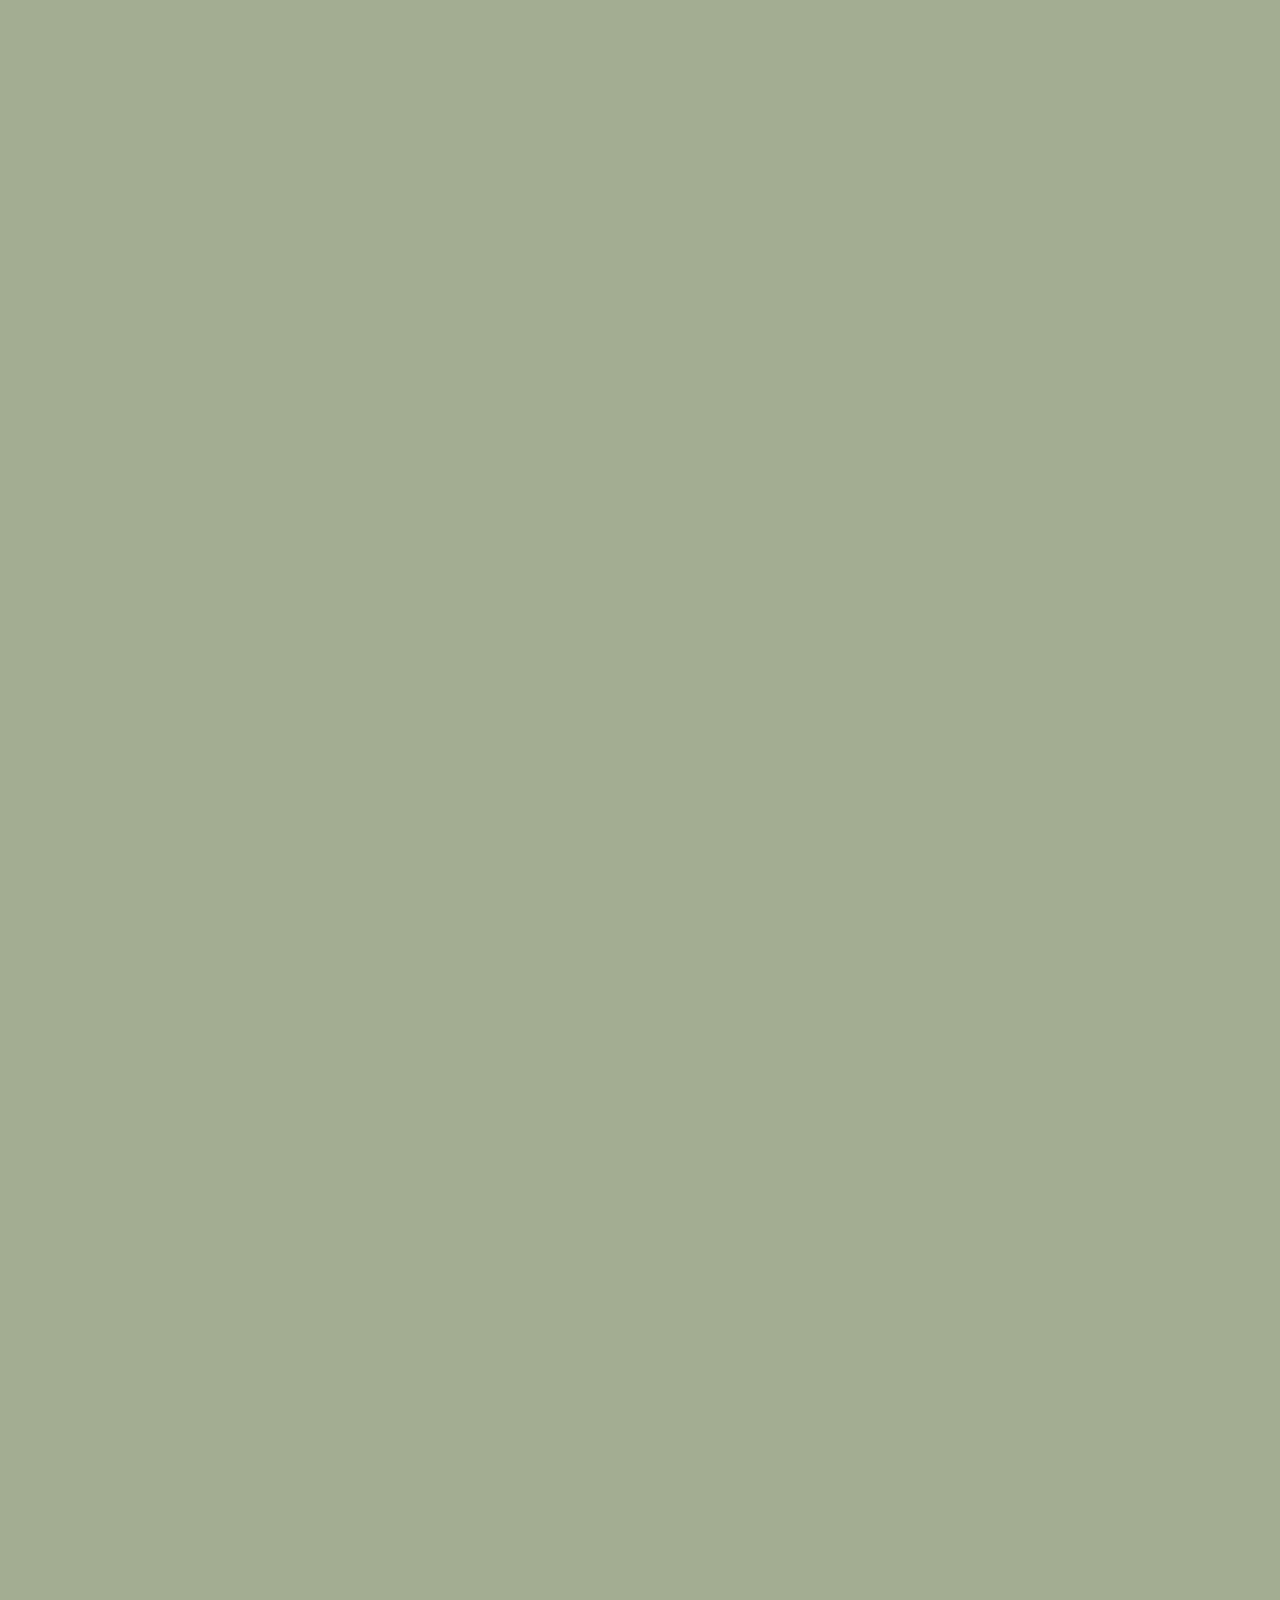
==== index.html @ ce59d0ea "Revamp index.html for digital media portfolio Updated the HTML structure and content for the portfol" ====
<!DOCTYPE HTML>
<html lang="en">
<head>
    <title>Ke Shao | Digital Media Portfolio</title>
    <meta charset="utf-8" />
    <meta name="viewport" content="width=device-width, initial-scale=1, user-scalable=no" />
    <link rel="stylesheet" href="assets/css/main.css" />
    <noscript>
        <link rel="stylesheet" href="assets/css/noscript.css" />
    </noscript>

    <style>
        .work-card {
            margin-bottom: 2em;
            min-width: 0;
        }

        .work-card-preview {
            display: block;
            cursor: pointer;
            list-style: none;
        }

        .work-card-preview::-webkit-details-marker {
            display: none;
        }

        .work-card-preview img {
            display: block;
            width: 100%;
            aspect-ratio: 4 / 3;
            object-fit: cover;
            border-radius: 4px;
        }

        .work-card-title {
            display: block;
            margin-top: 0.8em;
            text-align: center;
            font-size: 0.95em;
            line-height: 1.5;
            color: #444;
            overflow-wrap: anywhere;
        }

        .work-card-preview:hover .work-card-title {
            color: #2767a8;
        }

        .work-card-content {
            padding: 1.5em 0.5em;
            line-height: 1.8;
            overflow-wrap: anywhere;
        }

        .work-card-content h3 {
            margin-bottom: 0.8em;
        }

        .work-card-content p {
            margin-bottom: 1em;
        }

        .work-card[open] .work-card-title {
            font-weight: 600;
        }

        .work-card-preview:focus-visible {
            outline: 2px solid #2767a8;
            outline-offset: 4px;
        }

        .portfolio-status {
            padding: 1em;
            border-radius: 4px;
            background: #f5f5f5;
            color: #555;
            margin: 1em 0;
        }
    </style>
</head>

<body class="is-preload">

<div id="wrapper">

    <!-- Navigation -->
    <nav id="nav">
        <a href="#home" class="icon solid fa-home">
            <span>Home</span>
        </a>
        <a href="#about" class="icon solid fa-user">
            <span>About</span>
        </a>
        <a href="#work" class="icon solid fa-folder">
            <span>Work</span>
        </a>
        <a href="#contact" class="icon solid fa-envelope">
            <span>Contact</span>
        </a>
    </nav>

    <!-- Main -->
    <div id="main">

        <!-- Home -->
        <article id="home" class="panel intro">
            <header>
                <h1>Ke Shao</h1>
                <p>Digital Media Student | Exploring Digital Culture</p>
            </header>

            <a href="#work" class="jumplink pic">
                <span class="arrow icon solid fa-chevron-right">
                    <span>See my work</span>
                </span>
                <img src="images/cat-profile.jpg"
                     alt="A golden cat with green eyes" />
            </a>
        </article>

        <!-- About Me -->
        <article id="about" class="panel">
            <header>
                <h2>About Me</h2>
            </header>

            <h3>Introduction</h3>
            <p>
                I am a student exploring digital media and the role of
                digital technologies in everyday life.
            </p>

            <h3>Academic Interests</h3>
            <p>
                I am interested in how digital platforms shape the ways
                people communicate and interact.
            </p>

            <h3>Skills &amp; Exploration</h3>
            <p>
                Through this portfolio, I am developing my understanding
                of website design and digital content.
            </p>

            <h3>Learning Goals</h3>
            <p>
                My goal is to develop my critical thinking skills and
                connect theoretical ideas with everyday digital experiences.
            </p>
        </article>

        <!-- Portfolio: reflections and tasks together -->
        <article id="work" class="panel">
            <header>
                <h2>Portfolio</h2>
            </header>

            <p>
                Welcome to my portfolio. This space documents my learning
                journey in digital media, including workshop activities,
                critical reflections, and creative experiments in website
                design. Through these projects, I explore how digital
                technologies shape everyday experiences.
            </p>

            <p>
                Select an image or its title to explore the task or reflection.
            </p>

            <div id="portfolio-status"
                 class="portfolio-status"
                 role="status"
                 aria-live="polite">
                Loading portfolio items...
            </div>

            <section>
                <div id="portfolio-grid" class="row"></div>
            </section>
        </article>

        <!-- Contact -->
        <article id="contact" class="panel">
            <header>
                <h2>Contact Me</h2>
            </header>

            <form action="#" method="post">
                <div>
                    <div class="row">
                        <div class="col-6 col-12-medium">
                            <input type="text"
                                   name="name"
                                   placeholder="Name" />
                        </div>

                        <div class="col-6 col-12-medium">
                            <input type="text"
                                   name="email"
                                   placeholder="Email" />
                        </div>

                        <div class="col-12">
                            <input type="text"
                                   name="subject"
                                   placeholder="Subject" />
                        </div>

                        <div class="col-12">
                            <textarea name="message"
                                      placeholder="Message"
                                      rows="6"></textarea>
                        </div>

                        <div class="col-12">
                            <input type="submit"
                                   value="Send Message" />
                        </div>
                    </div>
                </div>
            </form>
        </article>

    </div>

    <!-- Footer -->
    <div id="footer">
        <ul class="copyright">
            <li>&copy; Ke Shao.</li>
            <li>
                Design:
                <a href="https://html5up.net">HTML5 UP</a>
            </li>
        </ul>
    </div>

</div>

<!-- Scripts -->
<script src="assets/js/jquery.min.js"></script>
<script src="assets/js/browser.min.js"></script>
<script src="assets/js/breakpoints.min.js"></script>
<script src="assets/js/util.js"></script>
<script src="assets/js/main.js"></script>

<!-- Dynamically load portfolio items from assets/work.json -->
<script>
(function () {
    "use strict";

    const grid = document.getElementById("portfolio-grid");
    const status = document.getElementById("portfolio-status");

    function escapeHtml(value) {
        return String(value == null ? "" : value).replace(/[&<>"']/g,
            function (char) {
                return {
                    "&": "&amp;",
                    "<": "&lt;",
                    ">": "&gt;",
                    '"': "&quot;",
                    "'": "&#39;"
                }[char];
            }
        );
    }

    function createCard(item, index) {
        const title = escapeHtml(
            item.title || ("Portfolio item " + (index + 1))
        );
        const image = escapeHtml(item.image || "images/pic01.jpg");
        const alt = escapeHtml(item.alt || item.title || "Portfolio work");
        const contentPath = String(item.content || "");

        const column = document.createElement("div");
        column.className = "col-4 col-6-medium col-12-small";

        column.innerHTML = `
            <details class="work-card">
                <summary class="work-card-preview">
                    <img src="${image}" alt="${alt}" loading="lazy" />
                    <span class="work-card-title">${title}</span>
                </summary>
                <div class="work-card-content">
                    <p class="portfolio-status">Open to load content...</p>
                </div>
            </details>
        `;

        const details = column.querySelector("details");
        const contentBox = column.querySelector(".work-card-content");
        let loaded = false;
        let loading = false;

        details.addEventListener("toggle", async function () {
            if (!details.open || loaded || loading) {
                return;
            }

            if (!contentPath) {
                contentBox.innerHTML =
                    "<p>No content file has been set for this item yet. " +
                    "Add its path in <code>assets/work.json</code>.</p>";
                loaded = true;
                return;
            }

            loading = true;
            contentBox.innerHTML = "<p>Loading content...</p>";

            try {
                const response = await fetch(contentPath);

                if (!response.ok) {
                    throw new Error("HTTP " + response.status);
                }

                const html = await response.text();
                contentBox.innerHTML = html;
                loaded = true;
            } catch (error) {
                contentBox.innerHTML =
                    "<p>Unable to load this content file. Please check that " +
                    "<code>" + escapeHtml(contentPath) +
                    "</code> exists in your GitHub repository and that the " +
                    "path is correct.</p>";
            } finally {
                loading = false;
            }
        });

        return column;
    }

    async function loadPortfolio() {
        try {
            const response = await fetch("assets/work.json");

            if (!response.ok) {
                throw new Error("Could not load assets/work.json");
            }

            const items = await response.json();

            if (!Array.isArray(items) || items.length === 0) {
                status.textContent =
                    "No portfolio items found. Add entries to assets/work.json.";
                return;
            }

            items.forEach(function (item, index) {
                grid.appendChild(createCard(item, index));
            });

            status.hidden = true;
        } catch (error) {
            status.textContent =
                "Portfolio items could not be loaded. Please make sure " +
                "assets/work.json has been uploaded and contains valid JSON. " +
                "Test the page through GitHub Pages.";
        }
    }

    loadPortfolio();
})();
</script>

</body>
</html>
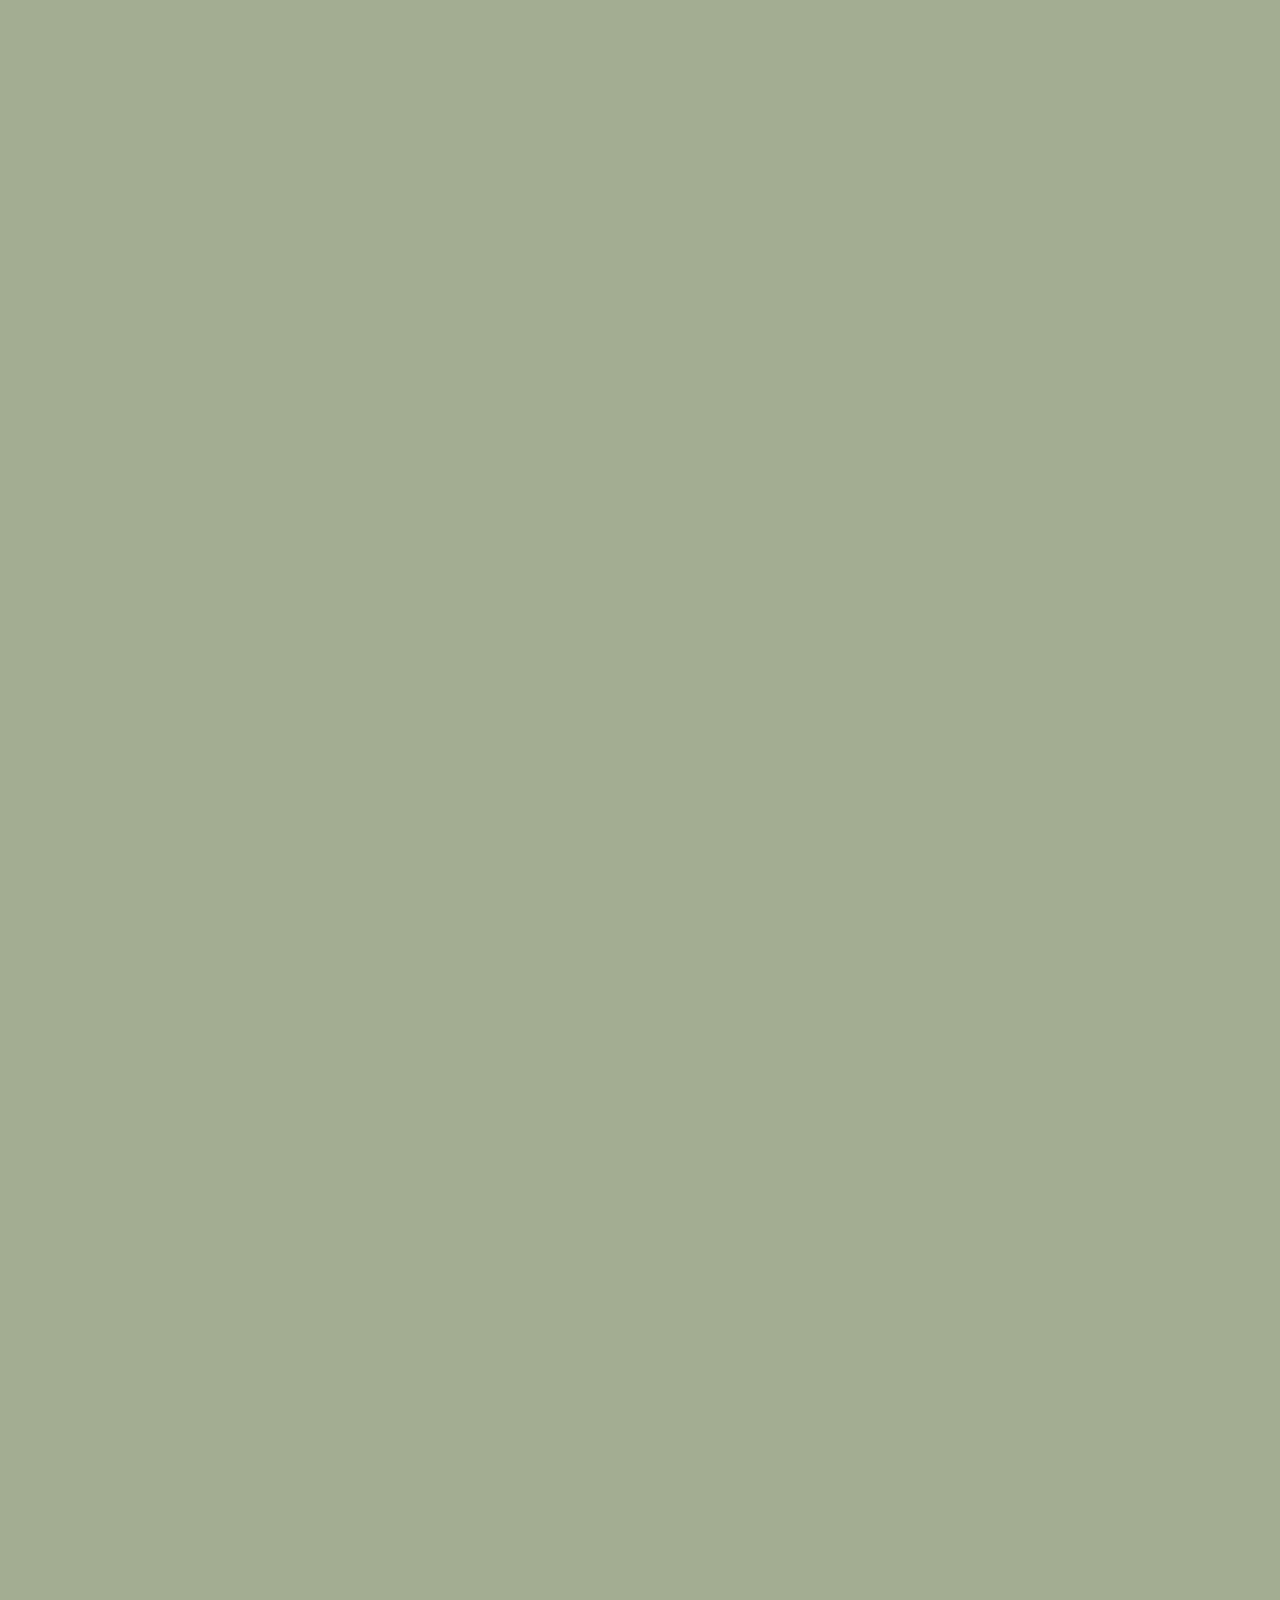
==== commit 60c3b88e: "Update index.html" ====
--- a/index.html
+++ b/index.html
@@ -2,15 +2,77 @@
 <!DOCTYPE HTML>
 <html lang="en">
 <head>
-    <title>Ke Shao | Digital Media Portfolio</title>
+    <title>Ke Shao | My Little Digital World</title>
     <meta charset="utf-8" />
     <meta name="viewport" content="width=device-width, initial-scale=1, user-scalable=no" />
+
     <link rel="stylesheet" href="assets/css/main.css" />
     <noscript>
         <link rel="stylesheet" href="assets/css/noscript.css" />
     </noscript>
 
     <style>
+        /* Welcome message */
+        .welcome-note {
+            font-size: 1.1em;
+            line-height: 1.9;
+        }
+
+        /* About section */
+        .about-intro {
+            font-size: 1.05em;
+            line-height: 1.9;
+        }
+
+        .interest-grid {
+            display: grid;
+            grid-template-columns: repeat(2, minmax(0, 1fr));
+            gap: 12px;
+            margin: 1.5em 0;
+        }
+
+        .interest-card {
+            padding: 1em;
+            background: #f7f5f2;
+            border-radius: 8px;
+            color: #444;
+        }
+
+        .interest-card .emoji {
+            display: block;
+            font-size: 1.7em;
+            margin-bottom: .4em;
+        }
+
+        .interest-card strong {
+            display: block;
+            margin-bottom: .35em;
+        }
+
+        .interest-card p {
+            margin: 0;
+            font-size: .9em;
+        }
+
+        .secret-box {
+            margin-top: 1.5em;
+            padding: 1.2em;
+            border: 1px dashed #b8a58b;
+            border-radius: 8px;
+            background: #fffdf8;
+        }
+
+        .secret-box summary {
+            cursor: pointer;
+            font-weight: 600;
+        }
+
+        .secret-content {
+            padding-top: 1em;
+            line-height: 1.8;
+        }
+
+        /* Portfolio cards */
         .work-card {
             margin-bottom: 2em;
             min-width: 0;
@@ -36,9 +98,9 @@
 
         .work-card-title {
             display: block;
-            margin-top: 0.8em;
+            margin-top: .8em;
             text-align: center;
-            font-size: 0.95em;
+            font-size: .95em;
             line-height: 1.5;
             color: #444;
             overflow-wrap: anywhere;
@@ -48,22 +110,22 @@
             color: #2767a8;
         }
 
+        .work-card[open] .work-card-title {
+            font-weight: 600;
+        }
+
         .work-card-content {
-            padding: 1.5em 0.5em;
+            padding: 1.5em .5em;
             line-height: 1.8;
             overflow-wrap: anywhere;
         }
 
         .work-card-content h3 {
-            margin-bottom: 0.8em;
+            margin-bottom: .8em;
         }
 
         .work-card-content p {
             margin-bottom: 1em;
-        }
-
-        .work-card[open] .work-card-title {
-            font-weight: 600;
         }
 
         .work-card-preview:focus-visible {
@@ -72,11 +134,27 @@
         }
 
         .portfolio-status {
-            padding: 1em;
+            padding: .8em 1em;
             border-radius: 4px;
             background: #f5f5f5;
             color: #555;
             margin: 1em 0;
+            font-size: .9em;
+        }
+
+        .portfolio-status[hidden] {
+            display: none;
+        }
+
+        .small-note {
+            font-size: .9em;
+            color: #777;
+        }
+
+        @media screen and (max-width: 480px) {
+            .interest-grid {
+                grid-template-columns: 1fr;
+            }
         }
     </style>
 </head>
@@ -90,90 +168,150 @@
         <a href="#home" class="icon solid fa-home">
             <span>Home</span>
         </a>
+
         <a href="#about" class="icon solid fa-user">
             <span>About</span>
         </a>
+
         <a href="#work" class="icon solid fa-folder">
             <span>Work</span>
         </a>
+
         <a href="#contact" class="icon solid fa-envelope">
             <span>Contact</span>
         </a>
     </nav>
 
-    <!-- Main -->
     <div id="main">
 
-        <!-- Home -->
+        <!-- HOME -->
         <article id="home" class="panel intro">
             <header>
                 <h1>Ke Shao</h1>
-                <p>Digital Media Student | Exploring Digital Culture</p>
+                <p>Welcome to my website!</p>
+                <p class="welcome-note">
+                    A little space for my learning, ideas, and digital discoveries.
+                    Click the arrow on the right to explore my work.
+                </p>
             </header>
 
             <a href="#work" class="jumplink pic">
                 <span class="arrow icon solid fa-chevron-right">
-                    <span>See my work</span>
+                    <span>Explore my work</span>
                 </span>
                 <img src="images/cat-profile.jpg"
                      alt="A golden cat with green eyes" />
             </a>
         </article>
 
-        <!-- About Me -->
+        <!-- ABOUT ME -->
         <article id="about" class="panel">
             <header>
-                <h2>About Me</h2>
+                <h2>A Little About Me</h2>
             </header>
 
-            <h3>Introduction</h3>
+            <p class="about-intro">
+                Hi! I'm Ke Shao, a digital media student learning to look at
+                the online world a little more critically. I'm interested in
+                how websites, platforms, and algorithms influence what we see,
+                what we think, and how we connect with other people.
+            </p>
+
             <p>
-                I am a student exploring digital media and the role of
-                digital technologies in everyday life.
-            </p>
-
-            <h3>Academic Interests</h3>
+                This website is my little corner of the internet: part learning
+                diary, part experiment, and part collection of things I've
+                discovered along the way.
+            </p>
+
+            <h3>Things I Like Exploring</h3>
+
+            <div class="interest-grid">
+                <div class="interest-card">
+                    <span class="emoji">🔎</span>
+                    <strong>Digital Curiosity</strong>
+                    <p>
+                        Looking behind the screen and asking why digital
+                        platforms work the way they do.
+                    </p>
+                </div>
+
+                <div class="interest-card">
+                    <span class="emoji">🎨</span>
+                    <strong>Design &amp; Creativity</strong>
+                    <p>
+                        Exploring colours, layouts, visual ideas, and
+                        small details that make a website feel special.
+                    </p>
+                </div>
+
+                <div class="interest-card">
+                    <span class="emoji">🐈</span>
+                    <strong>Cat Appreciation</strong>
+                    <p>
+                        Because a little cat energy makes almost any
+                        project better.
+                    </p>
+                </div>
+
+                <div class="interest-card">
+                    <span class="emoji">📚</span>
+                    <strong>Learning by Doing</strong>
+                    <p>
+                        Trying things, making mistakes, and gradually
+                        figuring out how they work.
+                    </p>
+                </div>
+            </div>
+
+            <h3>My Current Quest</h3>
             <p>
-                I am interested in how digital platforms shape the ways
-                people communicate and interact.
-            </p>
-
-            <h3>Skills &amp; Exploration</h3>
-            <p>
-                Through this portfolio, I am developing my understanding
-                of website design and digital content.
-            </p>
-
-            <h3>Learning Goals</h3>
-            <p>
-                My goal is to develop my critical thinking skills and
-                connect theoretical ideas with everyday digital experiences.
-            </p>
+                I'm working on connecting ideas from digital media theory
+                with real online experiences, while improving my website
+                design and analytical skills one project at a time.
+            </p>
+
+            <details class="secret-box">
+                <summary>🤫 A little secret — click to reveal</summary>
+                <div class="secret-content">
+                    <p>
+                        You've found the hidden corner of my website!
+                    </p>
+                    <p>
+                        This portfolio is still growing, just like my skills.
+                        Some pages may look polished, some may be experiments,
+                        and some may change completely later. That's part of
+                        the fun: learning doesn't have to be a finished product.
+                    </p>
+                    <p>
+                        <strong>Current motto:</strong> Stay curious, keep
+                        experimenting, and don't be afraid to start small.
+                    </p>
+                </div>
+            </details>
         </article>
 
-        <!-- Portfolio: reflections and tasks together -->
+        <!-- PORTFOLIO -->
         <article id="work" class="panel">
             <header>
-                <h2>Portfolio</h2>
+                <h2>My Work</h2>
             </header>
 
             <p>
-                Welcome to my portfolio. This space documents my learning
-                journey in digital media, including workshop activities,
-                critical reflections, and creative experiments in website
-                design. Through these projects, I explore how digital
-                technologies shape everyday experiences.
+                Welcome to my learning archive. Here you'll find weekly
+                reflections, workshop tasks, and other projects from my
+                digital media journey.
             </p>
 
             <p>
-                Select an image or its title to explore the task or reflection.
+                Click any image or title to open its content.
+                I'll keep adding new work as the semester progresses.
             </p>
 
             <div id="portfolio-status"
                  class="portfolio-status"
                  role="status"
                  aria-live="polite">
-                Loading portfolio items...
+                Loading my work...
             </div>
 
             <section>
@@ -181,11 +319,16 @@
             </section>
         </article>
 
-        <!-- Contact -->
+        <!-- CONTACT -->
         <article id="contact" class="panel">
             <header>
-                <h2>Contact Me</h2>
+                <h2>Say Hello</h2>
             </header>
+
+            <p>
+                Thanks for visiting my little corner of the internet!
+                You can use the form below to get in touch.
+            </p>
 
             <form action="#" method="post">
                 <div>
@@ -197,7 +340,7 @@
                         </div>
 
                         <div class="col-6 col-12-medium">
-                            <input type="text"
+                            <input type="email"
                                    name="email"
                                    placeholder="Email" />
                         </div>
@@ -221,6 +364,11 @@
                     </div>
                 </div>
             </form>
+
+            <p class="small-note">
+                This contact form is a visual template and will need a
+                form service or backend to send messages.
+            </p>
         </article>
 
     </div>
@@ -238,14 +386,14 @@
 
 </div>
 
-<!-- Scripts -->
+<!-- Existing Astral scripts -->
 <script src="assets/js/jquery.min.js"></script>
 <script src="assets/js/browser.min.js"></script>
 <script src="assets/js/breakpoints.min.js"></script>
 <script src="assets/js/util.js"></script>
 <script src="assets/js/main.js"></script>
 
-<!-- Dynamically load portfolio items from assets/work.json -->
+<!-- Portfolio loader -->
 <script>
 (function () {
     "use strict";
@@ -253,16 +401,42 @@
     const grid = document.getElementById("portfolio-grid");
     const status = document.getElementById("portfolio-status");
 
+    /*
+     * These fallback cards let the page display something even if
+     * assets/work.json has not been uploaded successfully yet.
+     * Once work.json loads, its contents replace this list.
+     */
+    const fallbackItems = [
+        {
+            title: "Week 2 – Analysing YouTube's User Experience",
+            image: "images/pic01.jpg",
+            alt: "Week 2 reflection",
+            content: "assets/reflections/week-02.html"
+        },
+        {
+            title: "Week 2 – Workshop Task",
+            image: "images/pic02.jpg",
+            alt: "Week 2 workshop task",
+            content: "assets/tasks/week-02.html"
+        },
+        {
+            title: "Week 3 – Reflection",
+            image: "images/pic03.jpg",
+            alt: "Week 3 reflection",
+            content: "assets/reflections/week-03.html"
+        }
+    ];
+
     function escapeHtml(value) {
         return String(value == null ? "" : value).replace(/[&<>"']/g,
-            function (char) {
+            function (character) {
                 return {
                     "&": "&amp;",
                     "<": "&lt;",
                     ">": "&gt;",
                     '"': "&quot;",
                     "'": "&#39;"
-                }[char];
+                }[character];
             }
         );
     }
@@ -271,6 +445,7 @@
         const title = escapeHtml(
             item.title || ("Portfolio item " + (index + 1))
         );
+
         const image = escapeHtml(item.image || "images/pic01.jpg");
         const alt = escapeHtml(item.alt || item.title || "Portfolio work");
         const contentPath = String(item.content || "");
@@ -281,17 +456,21 @@
         column.innerHTML = `
             <details class="work-card">
                 <summary class="work-card-preview">
-                    <img src="${image}" alt="${alt}" loading="lazy" />
+                    <img src="${image}"
+                         alt="${alt}"
+                         loading="lazy" />
                     <span class="work-card-title">${title}</span>
                 </summary>
+
                 <div class="work-card-content">
-                    <p class="portfolio-status">Open to load content...</p>
+                    <p>Open this card to load its content.</p>
                 </div>
             </details>
         `;
 
         const details = column.querySelector("details");
         const contentBox = column.querySelector(".work-card-content");
+
         let loaded = false;
         let loading = false;
 
@@ -302,8 +481,7 @@
 
             if (!contentPath) {
                 contentBox.innerHTML =
-                    "<p>No content file has been set for this item yet. " +
-                    "Add its path in <code>assets/work.json</code>.</p>";
+                    "<p>No content file has been configured for this item yet.</p>";
                 loaded = true;
                 return;
             }
@@ -321,12 +499,12 @@
                 const html = await response.text();
                 contentBox.innerHTML = html;
                 loaded = true;
+
             } catch (error) {
                 contentBox.innerHTML =
-                    "<p>Unable to load this content file. Please check that " +
-                    "<code>" + escapeHtml(contentPath) +
-                    "</code> exists in your GitHub repository and that the " +
-                    "path is correct.</p>";
+                    "<p>Sorry, this content could not be loaded. Please check " +
+                    "that <code>" + escapeHtml(contentPath) +
+                    "</code> exists in your repository.</p>";
             } finally {
                 loading = false;
             }
@@ -335,32 +513,48 @@
         return column;
     }
 
+    function renderItems(items) {
+        grid.innerHTML = "";
+
+        items.forEach(function (item, index) {
+            grid.appendChild(createCard(item, index));
+        });
+    }
+
     async function loadPortfolio() {
         try {
-            const response = await fetch("assets/work.json");
+            /*
+             * Resolve the JSON path relative to the current website URL.
+             * This supports project sites such as /ychu-store/.
+             */
+            const jsonUrl = new URL("assets/work.json", window.location.href);
+            const response = await fetch(jsonUrl.href, { cache: "no-store" });
 
             if (!response.ok) {
-                throw new Error("Could not load assets/work.json");
+                throw new Error("Could not load work.json");
             }
 
             const items = await response.json();
 
             if (!Array.isArray(items) || items.length === 0) {
-                status.textContent =
-                    "No portfolio items found. Add entries to assets/work.json.";
-                return;
-            }
-
-            items.forEach(function (item, index) {
-                grid.appendChild(createCard(item, index));
-            });
-
+                throw new Error("work.json must contain a non-empty JSON array");
+            }
+
+            renderItems(items);
             status.hidden = true;
+
         } catch (error) {
+            /*
+             * Do not leave the entire portfolio blank if JSON is missing.
+             * Show fallback cards and explain how to fix the data file.
+             */
+            renderItems(fallbackItems);
+
             status.textContent =
-                "Portfolio items could not be loaded. Please make sure " +
-                "assets/work.json has been uploaded and contains valid JSON. " +
-                "Test the page through GitHub Pages.";
+                "Showing starter items because assets/work.json could not be loaded. " +
+                "Check that the file exists in the assets folder and has valid JSON.";
+
+            status.hidden = false;
         }
     }
 
@@ -370,4 +564,3 @@
 
 </body>
 </html>
-
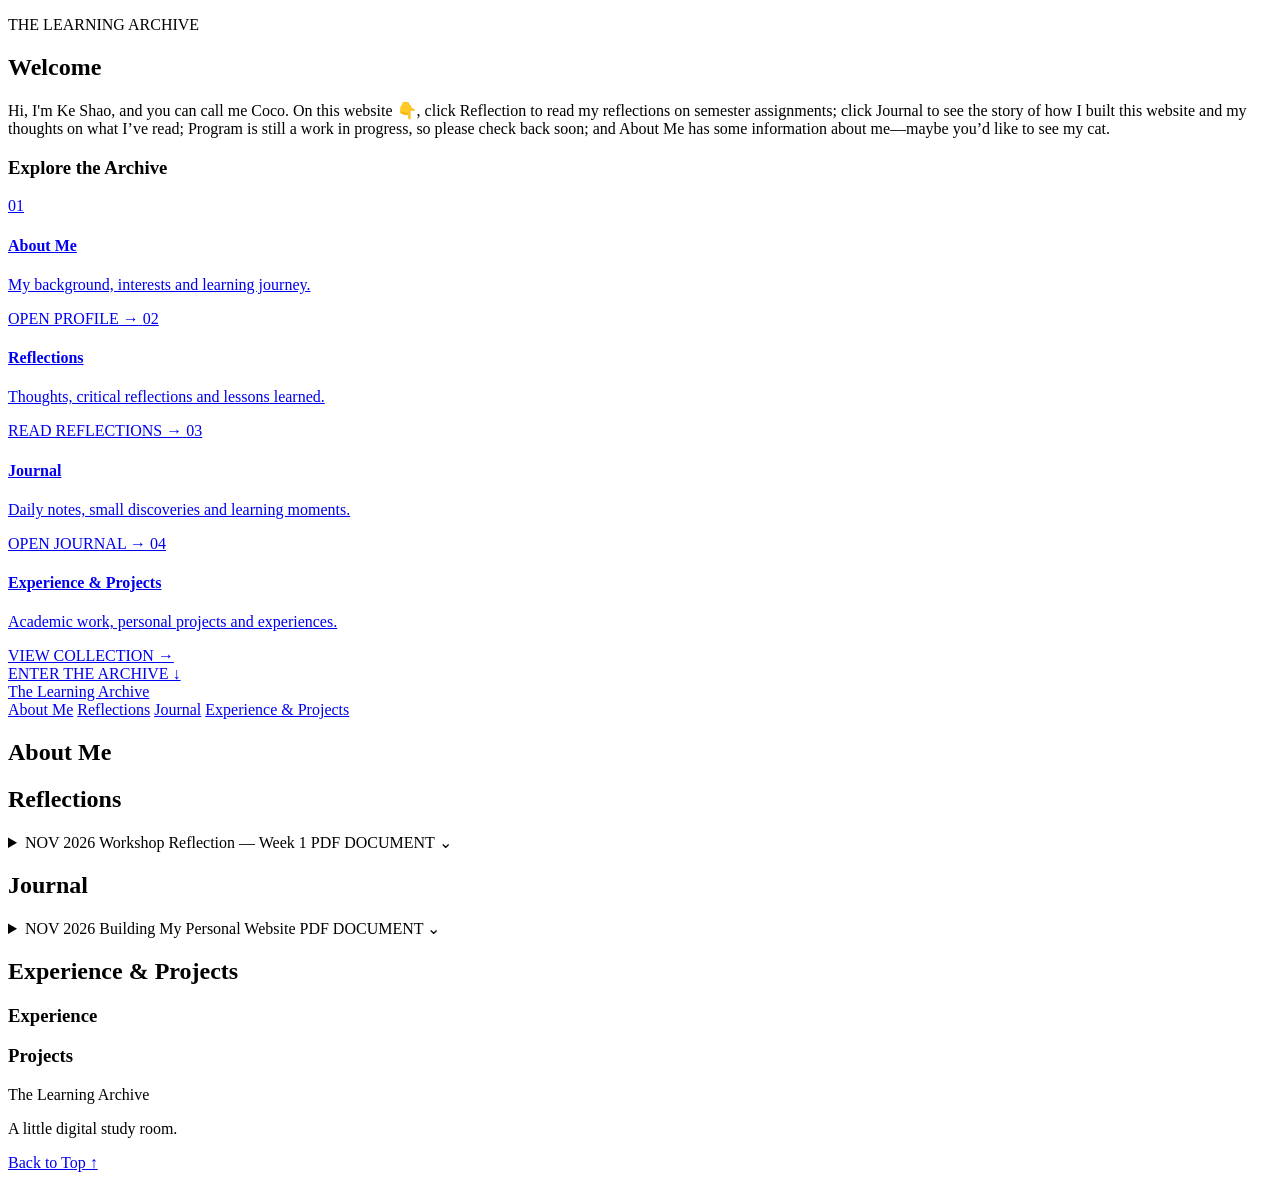
==== commit 31141708: "Add files via upload" ====
--- a/index.html
+++ b/index.html
@@ -1,566 +1,314 @@
-
-<!DOCTYPE HTML>
+<!DOCTYPE html>
 <html lang="en">
 <head>
-    <title>Ke Shao | My Little Digital World</title>
-    <meta charset="utf-8" />
-    <meta name="viewport" content="width=device-width, initial-scale=1, user-scalable=no" />
-
-    <link rel="stylesheet" href="assets/css/main.css" />
-    <noscript>
-        <link rel="stylesheet" href="assets/css/noscript.css" />
-    </noscript>
-
-    <style>
-        /* Welcome message */
-        .welcome-note {
-            font-size: 1.1em;
-            line-height: 1.9;
-        }
-
-        /* About section */
-        .about-intro {
-            font-size: 1.05em;
-            line-height: 1.9;
-        }
-
-        .interest-grid {
-            display: grid;
-            grid-template-columns: repeat(2, minmax(0, 1fr));
-            gap: 12px;
-            margin: 1.5em 0;
-        }
-
-        .interest-card {
-            padding: 1em;
-            background: #f7f5f2;
-            border-radius: 8px;
-            color: #444;
-        }
-
-        .interest-card .emoji {
-            display: block;
-            font-size: 1.7em;
-            margin-bottom: .4em;
-        }
-
-        .interest-card strong {
-            display: block;
-            margin-bottom: .35em;
-        }
-
-        .interest-card p {
-            margin: 0;
-            font-size: .9em;
-        }
-
-        .secret-box {
-            margin-top: 1.5em;
-            padding: 1.2em;
-            border: 1px dashed #b8a58b;
-            border-radius: 8px;
-            background: #fffdf8;
-        }
-
-        .secret-box summary {
-            cursor: pointer;
-            font-weight: 600;
-        }
-
-        .secret-content {
-            padding-top: 1em;
-            line-height: 1.8;
-        }
-
-        /* Portfolio cards */
-        .work-card {
-            margin-bottom: 2em;
-            min-width: 0;
-        }
-
-        .work-card-preview {
-            display: block;
-            cursor: pointer;
-            list-style: none;
-        }
-
-        .work-card-preview::-webkit-details-marker {
-            display: none;
-        }
-
-        .work-card-preview img {
-            display: block;
-            width: 100%;
-            aspect-ratio: 4 / 3;
-            object-fit: cover;
-            border-radius: 4px;
-        }
-
-        .work-card-title {
-            display: block;
-            margin-top: .8em;
-            text-align: center;
-            font-size: .95em;
-            line-height: 1.5;
-            color: #444;
-            overflow-wrap: anywhere;
-        }
-
-        .work-card-preview:hover .work-card-title {
-            color: #2767a8;
-        }
-
-        .work-card[open] .work-card-title {
-            font-weight: 600;
-        }
-
-        .work-card-content {
-            padding: 1.5em .5em;
-            line-height: 1.8;
-            overflow-wrap: anywhere;
-        }
-
-        .work-card-content h3 {
-            margin-bottom: .8em;
-        }
-
-        .work-card-content p {
-            margin-bottom: 1em;
-        }
-
-        .work-card-preview:focus-visible {
-            outline: 2px solid #2767a8;
-            outline-offset: 4px;
-        }
-
-        .portfolio-status {
-            padding: .8em 1em;
-            border-radius: 4px;
-            background: #f5f5f5;
-            color: #555;
-            margin: 1em 0;
-            font-size: .9em;
-        }
-
-        .portfolio-status[hidden] {
-            display: none;
-        }
-
-        .small-note {
-            font-size: .9em;
-            color: #777;
-        }
-
-        @media screen and (max-width: 480px) {
-            .interest-grid {
-                grid-template-columns: 1fr;
-            }
-        }
-    </style>
+  <meta charset="utf-8">
+  <meta name="viewport" content="width=device-width, initial-scale=1">
+  <link rel="stylesheet" href="libs/font-awesome/css/font-awesome.min.css">
+  <link rel="stylesheet" href="assets/css/effects.css">
+
+  <title>The Learning Archive |  Ke Shao-Portfolio</title>
+
+  <meta name="description"
+    content="A personal archive of reflections, process notes, projects, and small discoveries.">
+
+  <meta name="author" content="Ke Shao">
+
+  <link rel="shortcut icon" href="favicon.ico" type="image/x-icon">
+  
+
+  <!-- Main stylesheet -->
+  <link rel="stylesheet" href="assets/css/styles.css">
 </head>
 
-<body class="is-preload">
-
-<div id="wrapper">
-
-    <!-- Navigation -->
-    <nav id="nav">
-        <a href="#home" class="icon solid fa-home">
-            <span>Home</span>
-        </a>
-
-        <a href="#about" class="icon solid fa-user">
-            <span>About</span>
-        </a>
-
-        <a href="#work" class="icon solid fa-folder">
-            <span>Work</span>
-        </a>
-
-        <a href="#contact" class="icon solid fa-envelope">
-            <span>Contact</span>
-        </a>
+<body>
+
+<!-- 01. Welcome Screen -->
+<section id="welcome" class="welcome-screen">
+
+  <div class="welcome-content">
+
+    <div class="welcome-intro">
+      <p class="welcome-label">THE LEARNING ARCHIVE</p>
+      <h1>Welcome</h1>
+
+  <p class="welcome-description">
+    Hi, I'm Ke Shao, and you can call me Coco. On this website 👇,
+    click Reflection to read my reflections on semester assignments;
+    click Journal to see the story of how I built this website and my
+    thoughts on what I’ve read; Program is still a work in progress,
+    so please check back soon; and About Me has some information
+    about me—maybe you’d like to see my cat.
+  </p>
+</div>
+
+<!-- Archive Directory -->
+<div class="welcome-directory">
+
+  <h3>Explore the Archive</h3>
+
+  <div class="welcome-grid">
+
+    <a href="#about" class="welcome-card">
+      <span class="card-number">01</span>
+      <h4>About Me</h4>
+      <p>
+        My background, interests and learning journey.
+      </p>
+      <span class="card-link">OPEN PROFILE →</span>
+    </a>
+
+    <a href="#reflections" class="welcome-card">
+      <span class="card-number">02</span>
+      <h4>Reflections</h4>
+      <p>
+        Thoughts, critical reflections and lessons learned.
+      </p>
+      <span class="card-link">READ REFLECTIONS →</span>
+    </a>
+
+    <a href="#journal" class="welcome-card">
+      <span class="card-number">03</span>
+      <h4>Journal</h4>
+      <p>
+        Daily notes, small discoveries and learning moments.
+      </p>
+      <span class="card-link">OPEN JOURNAL →</span>
+    </a>
+
+    <a href="#experience-projects" class="welcome-card">
+      <span class="card-number">04</span>
+      <h4>Experience & Projects</h4>
+      <p>
+        Academic work, personal projects and experiences.
+      </p>
+      <span class="card-link">VIEW COLLECTION →</span>
+    </a>
+
+  </div>
+</div>
+
+<a href="#archive" class="btn welcome-enter">
+  ENTER THE ARCHIVE ↓
+</a>
+
+</div>
+</section>
+
+<!-- 02. Main Archive Desktop -->
+<main id="archive" class="archive-desktop">
+
+  <!-- Left Navigation -->
+  <aside class="navigation">
+
+    <header class="site-header">
+      <a href="#welcome" class="site-logo">
+        The Learning Archive
+      </a>
+    </header>
+
+    <nav class="archive-navigation" aria-label="Main navigation">
+      <a href="#about">About Me</a>
+      <a href="#reflections">Reflections</a>
+      <a href="#journal">Journal</a>
+      <a href="#experience-projects">Experience & Projects</a>
     </nav>
 
-    <div id="main">
-
-        <!-- HOME -->
-        <article id="home" class="panel intro">
-            <header>
-                <h1>Ke Shao</h1>
-                <p>Welcome to my website!</p>
-                <p class="welcome-note">
-                    A little space for my learning, ideas, and digital discoveries.
-                    Click the arrow on the right to explore my work.
-                </p>
-            </header>
-
-            <a href="#work" class="jumplink pic">
-                <span class="arrow icon solid fa-chevron-right">
-                    <span>Explore my work</span>
+  </aside>
+
+  <!-- Main Content Window -->
+  <div class="archive-content">
+
+    <!-- 03. About Me -->
+    <section id="about" class="archive-section">
+
+      <h2 class="heading">About Me</h2>
+
+      <div class="section-content">
+        <!-- Personal introduction goes here -->
+      </div>
+
+    </section>
+
+
+    <!-- 04. Reflections -->
+    <section id="reflections" class="archive-section">
+
+      <h2 class="heading">Reflections</h2>
+
+      <div class="section-content">
+
+        <div class="document-list">
+
+          <!-- Reflection 01 -->
+          <details class="document-item">
+
+            <summary class="document-summary">
+
+              <span class="document-info">
+                <span class="document-date">NOV 2026</span>
+                <span class="document-name">
+                  Workshop Reflection — Week 1
                 </span>
-                <img src="images/cat-profile.jpg"
-                     alt="A golden cat with green eyes" />
-            </a>
-        </article>
-
-        <!-- ABOUT ME -->
-        <article id="about" class="panel">
-            <header>
-                <h2>A Little About Me</h2>
-            </header>
-
-            <p class="about-intro">
-                Hi! I'm Ke Shao, a digital media student learning to look at
-                the online world a little more critically. I'm interested in
-                how websites, platforms, and algorithms influence what we see,
-                what we think, and how we connect with other people.
-            </p>
-
-            <p>
-                This website is my little corner of the internet: part learning
-                diary, part experiment, and part collection of things I've
-                discovered along the way.
-            </p>
-
-            <h3>Things I Like Exploring</h3>
-
-            <div class="interest-grid">
-                <div class="interest-card">
-                    <span class="emoji">🔎</span>
-                    <strong>Digital Curiosity</strong>
-                    <p>
-                        Looking behind the screen and asking why digital
-                        platforms work the way they do.
-                    </p>
-                </div>
-
-                <div class="interest-card">
-                    <span class="emoji">🎨</span>
-                    <strong>Design &amp; Creativity</strong>
-                    <p>
-                        Exploring colours, layouts, visual ideas, and
-                        small details that make a website feel special.
-                    </p>
-                </div>
-
-                <div class="interest-card">
-                    <span class="emoji">🐈</span>
-                    <strong>Cat Appreciation</strong>
-                    <p>
-                        Because a little cat energy makes almost any
-                        project better.
-                    </p>
-                </div>
-
-                <div class="interest-card">
-                    <span class="emoji">📚</span>
-                    <strong>Learning by Doing</strong>
-                    <p>
-                        Trying things, making mistakes, and gradually
-                        figuring out how they work.
-                    </p>
-                </div>
+                <span class="document-type">PDF DOCUMENT</span>
+              </span>
+
+              <span class="document-arrow">⌄</span>
+
+            </summary>
+
+            <div class="document-preview">
+
+              <iframe
+                src="assets/documents/reflections/reflection-week-01.pdf"
+                title="Workshop Reflection Week 1"
+                loading="lazy">
+              </iframe>
+
+              <div class="document-actions">
+
+                <a
+                  href="assets/documents/reflections/reflection-week-01.pdf"
+                  download
+                  class="document-download">
+                  ↓ DOWNLOAD PDF
+                </a>
+
+                <a
+                  href="assets/documents/reflections/reflection-week-01.pdf"
+                  target="_blank"
+                  rel="noopener"
+                  class="document-open">
+                  OPEN IN NEW TAB ↗
+                </a>
+
+              </div>
+
             </div>
 
-            <h3>My Current Quest</h3>
-            <p>
-                I'm working on connecting ideas from digital media theory
-                with real online experiences, while improving my website
-                design and analytical skills one project at a time.
-            </p>
-
-            <details class="secret-box">
-                <summary>🤫 A little secret — click to reveal</summary>
-                <div class="secret-content">
-                    <p>
-                        You've found the hidden corner of my website!
-                    </p>
-                    <p>
-                        This portfolio is still growing, just like my skills.
-                        Some pages may look polished, some may be experiments,
-                        and some may change completely later. That's part of
-                        the fun: learning doesn't have to be a finished product.
-                    </p>
-                    <p>
-                        <strong>Current motto:</strong> Stay curious, keep
-                        experimenting, and don't be afraid to start small.
-                    </p>
-                </div>
-            </details>
-        </article>
-
-        <!-- PORTFOLIO -->
-        <article id="work" class="panel">
-            <header>
-                <h2>My Work</h2>
-            </header>
-
-            <p>
-                Welcome to my learning archive. Here you'll find weekly
-                reflections, workshop tasks, and other projects from my
-                digital media journey.
-            </p>
-
-            <p>
-                Click any image or title to open its content.
-                I'll keep adding new work as the semester progresses.
-            </p>
-
-            <div id="portfolio-status"
-                 class="portfolio-status"
-                 role="status"
-                 aria-live="polite">
-                Loading my work...
+          </details>
+
+        </div>
+
+      </div>
+
+    </section>
+
+
+    <!-- 05. Journal -->
+    <section id="journal" class="archive-section">
+
+      <h2 class="heading">Journal</h2>
+
+      <div class="section-content">
+
+        <div class="document-list">
+
+          <!-- Journal 01 -->
+          <details class="document-item">
+
+            <summary class="document-summary">
+
+              <span class="document-info">
+                <span class="document-date">NOV 2026</span>
+                <span class="document-name">
+                  Building My Personal Website
+                </span>
+                <span class="document-type">PDF DOCUMENT</span>
+              </span>
+
+              <span class="document-arrow">⌄</span>
+
+            </summary>
+
+            <div class="document-preview">
+
+              <iframe
+                src="assets/documents/journal/website-diary-01.pdf"
+                title="Building My Personal Website"
+                loading="lazy">
+              </iframe>
+
+              <div class="document-actions">
+
+                <a
+                  href="assets/documents/journal/website-diary-01.pdf"
+                  download
+                  class="document-download">
+                  ↓ DOWNLOAD PDF
+                </a>
+
+                <a
+                  href="assets/documents/journal/website-diary-01.pdf"
+                  target="_blank"
+                  rel="noopener"
+                  class="document-open">
+                  OPEN IN NEW TAB ↗
+                </a>
+
+              </div>
+
             </div>
 
-            <section>
-                <div id="portfolio-grid" class="row"></div>
-            </section>
-        </article>
-
-        <!-- CONTACT -->
-        <article id="contact" class="panel">
-            <header>
-                <h2>Say Hello</h2>
-            </header>
-
-            <p>
-                Thanks for visiting my little corner of the internet!
-                You can use the form below to get in touch.
-            </p>
-
-            <form action="#" method="post">
-                <div>
-                    <div class="row">
-                        <div class="col-6 col-12-medium">
-                            <input type="text"
-                                   name="name"
-                                   placeholder="Name" />
-                        </div>
-
-                        <div class="col-6 col-12-medium">
-                            <input type="email"
-                                   name="email"
-                                   placeholder="Email" />
-                        </div>
-
-                        <div class="col-12">
-                            <input type="text"
-                                   name="subject"
-                                   placeholder="Subject" />
-                        </div>
-
-                        <div class="col-12">
-                            <textarea name="message"
-                                      placeholder="Message"
-                                      rows="6"></textarea>
-                        </div>
-
-                        <div class="col-12">
-                            <input type="submit"
-                                   value="Send Message" />
-                        </div>
-                    </div>
-                </div>
-            </form>
-
-            <p class="small-note">
-                This contact form is a visual template and will need a
-                form service or backend to send messages.
-            </p>
-        </article>
-
-    </div>
-
-    <!-- Footer -->
-    <div id="footer">
-        <ul class="copyright">
-            <li>&copy; Ke Shao.</li>
-            <li>
-                Design:
-                <a href="https://html5up.net">HTML5 UP</a>
-            </li>
-        </ul>
-    </div>
-
-</div>
-
-<!-- Existing Astral scripts -->
-<script src="assets/js/jquery.min.js"></script>
-<script src="assets/js/browser.min.js"></script>
-<script src="assets/js/breakpoints.min.js"></script>
-<script src="assets/js/util.js"></script>
-<script src="assets/js/main.js"></script>
-
-<!-- Portfolio loader -->
-<script>
-(function () {
-    "use strict";
-
-    const grid = document.getElementById("portfolio-grid");
-    const status = document.getElementById("portfolio-status");
-
-    /*
-     * These fallback cards let the page display something even if
-     * assets/work.json has not been uploaded successfully yet.
-     * Once work.json loads, its contents replace this list.
-     */
-    const fallbackItems = [
-        {
-            title: "Week 2 – Analysing YouTube's User Experience",
-            image: "images/pic01.jpg",
-            alt: "Week 2 reflection",
-            content: "assets/reflections/week-02.html"
-        },
-        {
-            title: "Week 2 – Workshop Task",
-            image: "images/pic02.jpg",
-            alt: "Week 2 workshop task",
-            content: "assets/tasks/week-02.html"
-        },
-        {
-            title: "Week 3 – Reflection",
-            image: "images/pic03.jpg",
-            alt: "Week 3 reflection",
-            content: "assets/reflections/week-03.html"
-        }
-    ];
-
-    function escapeHtml(value) {
-        return String(value == null ? "" : value).replace(/[&<>"']/g,
-            function (character) {
-                return {
-                    "&": "&amp;",
-                    "<": "&lt;",
-                    ">": "&gt;",
-                    '"': "&quot;",
-                    "'": "&#39;"
-                }[character];
-            }
-        );
-    }
-
-    function createCard(item, index) {
-        const title = escapeHtml(
-            item.title || ("Portfolio item " + (index + 1))
-        );
-
-        const image = escapeHtml(item.image || "images/pic01.jpg");
-        const alt = escapeHtml(item.alt || item.title || "Portfolio work");
-        const contentPath = String(item.content || "");
-
-        const column = document.createElement("div");
-        column.className = "col-4 col-6-medium col-12-small";
-
-        column.innerHTML = `
-            <details class="work-card">
-                <summary class="work-card-preview">
-                    <img src="${image}"
-                         alt="${alt}"
-                         loading="lazy" />
-                    <span class="work-card-title">${title}</span>
-                </summary>
-
-                <div class="work-card-content">
-                    <p>Open this card to load its content.</p>
-                </div>
-            </details>
-        `;
-
-        const details = column.querySelector("details");
-        const contentBox = column.querySelector(".work-card-content");
-
-        let loaded = false;
-        let loading = false;
-
-        details.addEventListener("toggle", async function () {
-            if (!details.open || loaded || loading) {
-                return;
-            }
-
-            if (!contentPath) {
-                contentBox.innerHTML =
-                    "<p>No content file has been configured for this item yet.</p>";
-                loaded = true;
-                return;
-            }
-
-            loading = true;
-            contentBox.innerHTML = "<p>Loading content...</p>";
-
-            try {
-                const response = await fetch(contentPath);
-
-                if (!response.ok) {
-                    throw new Error("HTTP " + response.status);
-                }
-
-                const html = await response.text();
-                contentBox.innerHTML = html;
-                loaded = true;
-
-            } catch (error) {
-                contentBox.innerHTML =
-                    "<p>Sorry, this content could not be loaded. Please check " +
-                    "that <code>" + escapeHtml(contentPath) +
-                    "</code> exists in your repository.</p>";
-            } finally {
-                loading = false;
-            }
-        });
-
-        return column;
-    }
-
-    function renderItems(items) {
-        grid.innerHTML = "";
-
-        items.forEach(function (item, index) {
-            grid.appendChild(createCard(item, index));
-        });
-    }
-
-    async function loadPortfolio() {
-        try {
-            /*
-             * Resolve the JSON path relative to the current website URL.
-             * This supports project sites such as /ychu-store/.
-             */
-            const jsonUrl = new URL("assets/work.json", window.location.href);
-            const response = await fetch(jsonUrl.href, { cache: "no-store" });
-
-            if (!response.ok) {
-                throw new Error("Could not load work.json");
-            }
-
-            const items = await response.json();
-
-            if (!Array.isArray(items) || items.length === 0) {
-                throw new Error("work.json must contain a non-empty JSON array");
-            }
-
-            renderItems(items);
-            status.hidden = true;
-
-        } catch (error) {
-            /*
-             * Do not leave the entire portfolio blank if JSON is missing.
-             * Show fallback cards and explain how to fix the data file.
-             */
-            renderItems(fallbackItems);
-
-            status.textContent =
-                "Showing starter items because assets/work.json could not be loaded. " +
-                "Check that the file exists in the assets folder and has valid JSON.";
-
-            status.hidden = false;
-        }
-    }
-
-    loadPortfolio();
-})();
-</script>
+          </details>
+
+        </div>
+
+      </div>
+
+    </section>
+
+
+    <!-- 06. Experience & Projects -->
+    <section id="experience-projects" class="archive-section">
+
+      <h2 class="heading">Experience & Projects</h2>
+
+      <div id="experience" class="archive-subsection">
+
+        <h3>Experience</h3>
+        <!-- Add your work and volunteering experience here -->
+
+      </div>
+
+      <div id="projects" class="archive-subsection">
+
+        <h3>Projects</h3>
+        <!-- Add your academic and personal projects here -->
+
+      </div>
+
+    </section>
+
+  </div>
+
+  <!-- Pixel Cat Character -->
+  <div id="pixel-cat" class="pixel-cat">
+    <!-- Pixel Cat component will be integrated here -->
+  </div>
+
+</main>
+
+
+<!-- 07. Footer -->
+<footer class="site-footer">
+
+  <p>The Learning Archive</p>
+
+  <p>A little digital study room.</p>
+
+  <div class="social-links">
+    <!-- Add your social media links here -->
+  </div>
+
+  <a href="#welcome" class="back-to-top">
+    Back to Top ↑
+  </a>
+
+</footer>
+
+
+<!-- JavaScript -->
+<script src="https://ajax.googleapis.com/ajax/libs/jquery/1.12.4/jquery.min.js"></script>
 
 </body>
 </html>
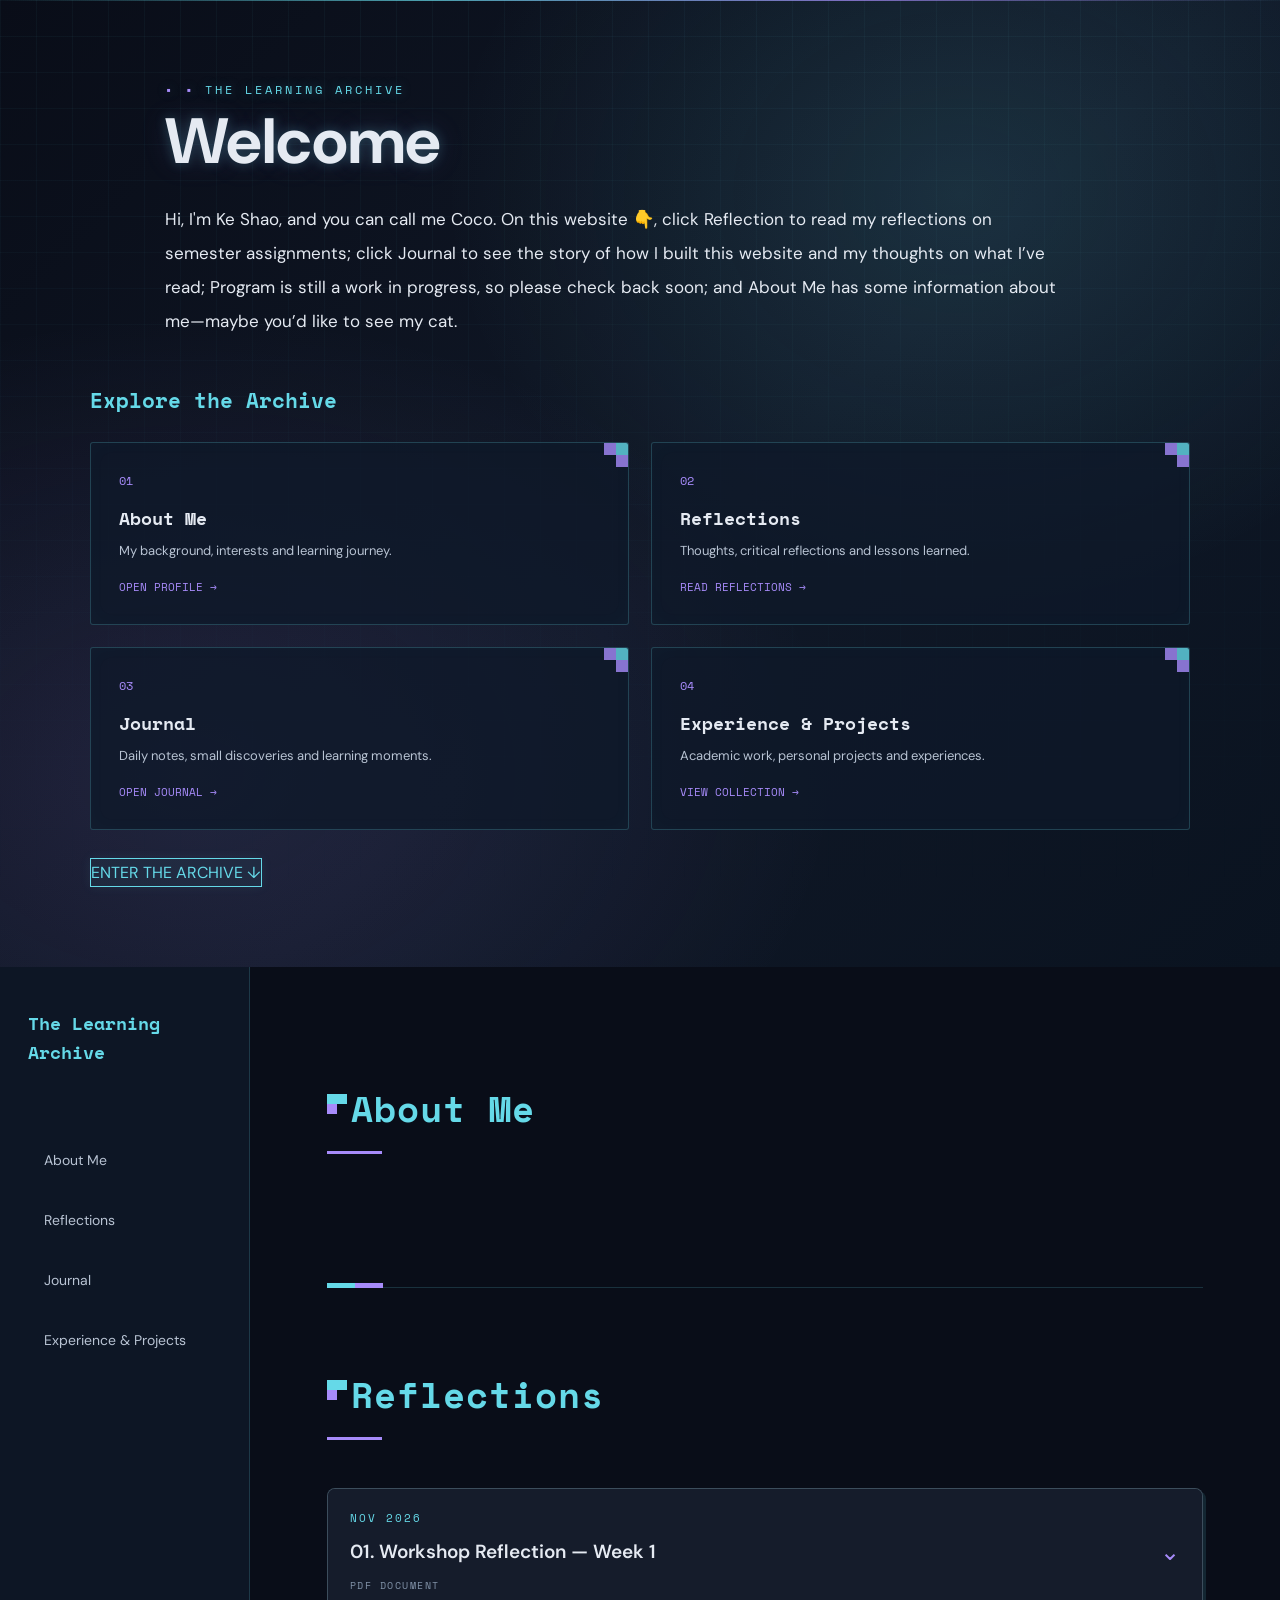
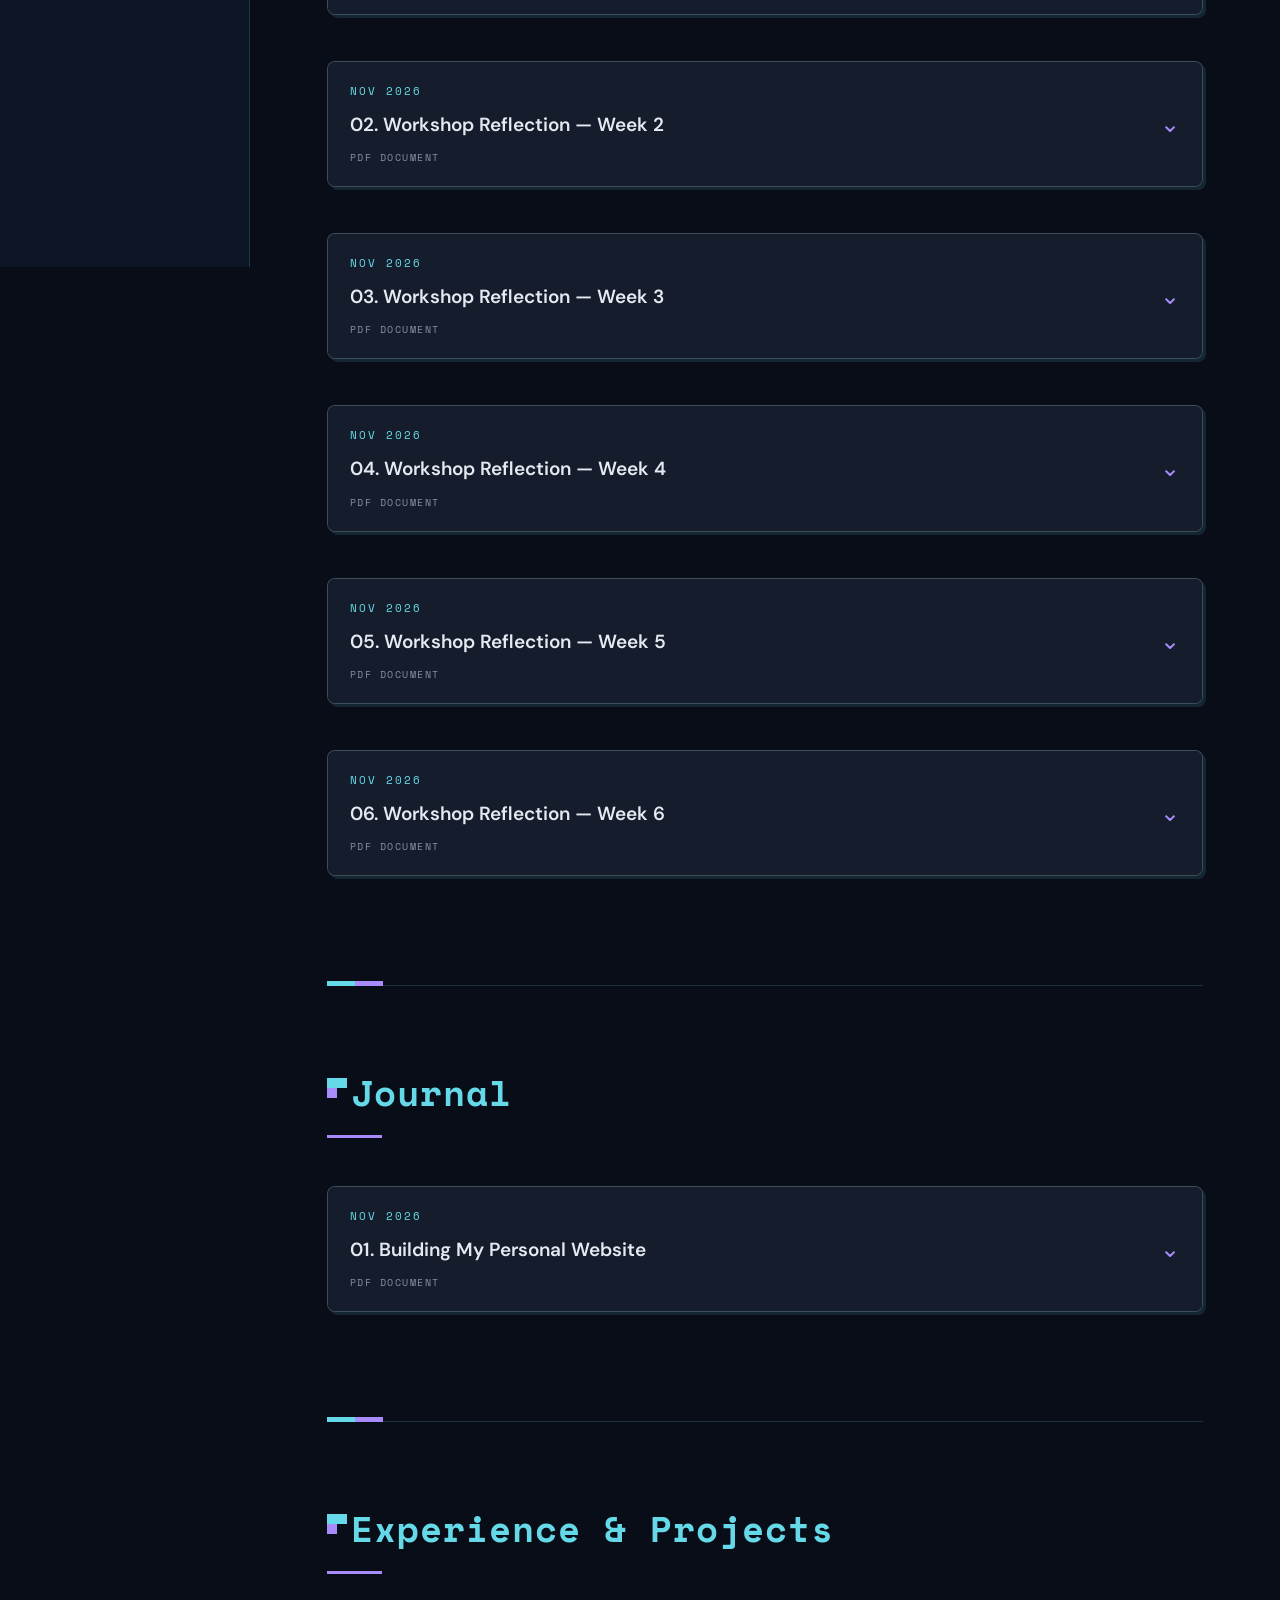
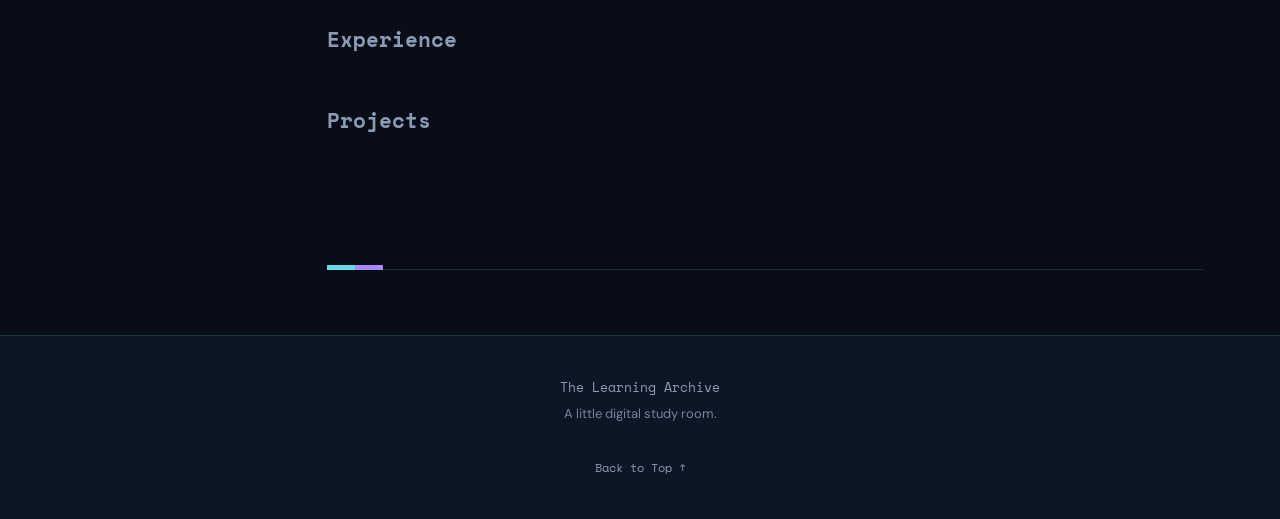
==== commit 3c084e57: "Add files via upload" ====
--- a/index.html
+++ b/index.html
@@ -6,17 +6,12 @@
   <link rel="stylesheet" href="libs/font-awesome/css/font-awesome.min.css">
   <link rel="stylesheet" href="assets/css/effects.css">
 
-  <title>The Learning Archive |  Ke Shao-Portfolio</title>
+  <title>The Learning Archive | Ke Shao-Portfolio</title>
 
   <meta name="description"
     content="A personal archive of reflections, process notes, projects, and small discoveries.">
-
   <meta name="author" content="Ke Shao">
-
   <link rel="shortcut icon" href="favicon.ico" type="image/x-icon">
-  
-
-  <!-- Main stylesheet -->
   <link rel="stylesheet" href="assets/css/styles.css">
 </head>
 
@@ -24,259 +19,381 @@
 
 <!-- 01. Welcome Screen -->
 <section id="welcome" class="welcome-screen">
-
   <div class="welcome-content">
-
     <div class="welcome-intro">
       <p class="welcome-label">THE LEARNING ARCHIVE</p>
       <h1>Welcome</h1>
 
-  <p class="welcome-description">
-    Hi, I'm Ke Shao, and you can call me Coco. On this website 👇,
-    click Reflection to read my reflections on semester assignments;
-    click Journal to see the story of how I built this website and my
-    thoughts on what I’ve read; Program is still a work in progress,
-    so please check back soon; and About Me has some information
-    about me—maybe you’d like to see my cat.
-  </p>
-</div>
-
-<!-- Archive Directory -->
-<div class="welcome-directory">
-
-  <h3>Explore the Archive</h3>
-
-  <div class="welcome-grid">
-
-    <a href="#about" class="welcome-card">
-      <span class="card-number">01</span>
-      <h4>About Me</h4>
-      <p>
-        My background, interests and learning journey.
+      <p class="welcome-description">
+        Hi, I'm Ke Shao, and you can call me Coco. On this website 👇,
+        click Reflection to read my reflections on semester assignments;
+        click Journal to see the story of how I built this website and my
+        thoughts on what I’ve read; Program is still a work in progress,
+        so please check back soon; and About Me has some information
+        about me—maybe you’d like to see my cat.
       </p>
-      <span class="card-link">OPEN PROFILE →</span>
+    </div>
+
+    <div class="welcome-directory">
+      <h3>Explore the Archive</h3>
+
+      <div class="welcome-grid">
+        <a href="#about" class="welcome-card">
+          <span class="card-number">01</span>
+          <h4>About Me</h4>
+          <p>My background, interests and learning journey.</p>
+          <span class="card-link">OPEN PROFILE →</span>
+        </a>
+
+        <a href="#reflections" class="welcome-card">
+          <span class="card-number">02</span>
+          <h4>Reflections</h4>
+          <p>Thoughts, critical reflections and lessons learned.</p>
+          <span class="card-link">READ REFLECTIONS →</span>
+        </a>
+
+        <a href="#journal" class="welcome-card">
+          <span class="card-number">03</span>
+          <h4>Journal</h4>
+          <p>Daily notes, small discoveries and learning moments.</p>
+          <span class="card-link">OPEN JOURNAL →</span>
+        </a>
+
+        <a href="#experience-projects" class="welcome-card">
+          <span class="card-number">04</span>
+          <h4>Experience &amp; Projects</h4>
+          <p>Academic work, personal projects and experiences.</p>
+          <span class="card-link">VIEW COLLECTION →</span>
+        </a>
+      </div>
+    </div>
+
+    <a href="#archive" class="btn welcome-enter">
+      ENTER THE ARCHIVE ↓
     </a>
-
-    <a href="#reflections" class="welcome-card">
-      <span class="card-number">02</span>
-      <h4>Reflections</h4>
-      <p>
-        Thoughts, critical reflections and lessons learned.
-      </p>
-      <span class="card-link">READ REFLECTIONS →</span>
-    </a>
-
-    <a href="#journal" class="welcome-card">
-      <span class="card-number">03</span>
-      <h4>Journal</h4>
-      <p>
-        Daily notes, small discoveries and learning moments.
-      </p>
-      <span class="card-link">OPEN JOURNAL →</span>
-    </a>
-
-    <a href="#experience-projects" class="welcome-card">
-      <span class="card-number">04</span>
-      <h4>Experience & Projects</h4>
-      <p>
-        Academic work, personal projects and experiences.
-      </p>
-      <span class="card-link">VIEW COLLECTION →</span>
-    </a>
-
   </div>
-</div>
-
-<a href="#archive" class="btn welcome-enter">
-  ENTER THE ARCHIVE ↓
-</a>
-
-</div>
 </section>
 
-<!-- 02. Main Archive Desktop -->
+<!-- 02. Main Archive -->
 <main id="archive" class="archive-desktop">
 
-  <!-- Left Navigation -->
   <aside class="navigation">
-
     <header class="site-header">
-      <a href="#welcome" class="site-logo">
-        The Learning Archive
-      </a>
+      <a href="#welcome" class="site-logo">The Learning Archive</a>
     </header>
 
     <nav class="archive-navigation" aria-label="Main navigation">
       <a href="#about">About Me</a>
       <a href="#reflections">Reflections</a>
       <a href="#journal">Journal</a>
-      <a href="#experience-projects">Experience & Projects</a>
+      <a href="#experience-projects">Experience &amp; Projects</a>
     </nav>
-
   </aside>
 
-  <!-- Main Content Window -->
   <div class="archive-content">
 
     <!-- 03. About Me -->
     <section id="about" class="archive-section">
-
       <h2 class="heading">About Me</h2>
-
       <div class="section-content">
         <!-- Personal introduction goes here -->
       </div>
-
     </section>
-
 
     <!-- 04. Reflections -->
     <section id="reflections" class="archive-section">
-
       <h2 class="heading">Reflections</h2>
 
       <div class="section-content">
-
         <div class="document-list">
 
-          <!-- Reflection 01 -->
-          <details class="document-item">
-
-            <summary class="document-summary">
-
-              <span class="document-info">
-                <span class="document-date">NOV 2026</span>
-                <span class="document-name">
-                  Workshop Reflection — Week 1
-                </span>
-                <span class="document-type">PDF DOCUMENT</span>
-              </span>
-
-              <span class="document-arrow">⌄</span>
-
-            </summary>
-
-            <div class="document-preview">
-
-              <iframe
-                src="assets/documents/reflections/reflection-week-01.pdf"
+          <!-- Reflection 01: add this PDF to documents/reflections/ when available -->
+          <details class="document-item">
+            <summary class="document-summary">
+              <span class="document-info">
+                <span class="document-date">NOV 2026</span>
+                <span class="document-name">01. Workshop Reflection — Week 1</span>
+                <span class="document-type">PDF DOCUMENT</span>
+              </span>
+              <span class="document-arrow">⌄</span>
+            </summary>
+
+            <div class="document-preview">
+              <iframe
+                src="documents/reflections/reflection-week-01.pdf"
                 title="Workshop Reflection Week 1"
                 loading="lazy">
               </iframe>
 
               <div class="document-actions">
-
-                <a
-                  href="assets/documents/reflections/reflection-week-01.pdf"
-                  download
-                  class="document-download">
-                  ↓ DOWNLOAD PDF
-                </a>
-
-                <a
-                  href="assets/documents/reflections/reflection-week-01.pdf"
-                  target="_blank"
-                  rel="noopener"
-                  class="document-open">
-                  OPEN IN NEW TAB ↗
-                </a>
-
-              </div>
-
-            </div>
-
+                <a
+                  href="documents/reflections/reflection-week-01.pdf"
+                  download
+                  class="document-download">
+                  ↓ DOWNLOAD PDF
+                </a>
+
+                <a
+                  href="documents/reflections/reflection-week-01.pdf"
+                  target="_blank"
+                  rel="noopener"
+                  class="document-open">
+                  OPEN IN NEW TAB ↗
+                </a>
+              </div>
+            </div>
+          </details>
+
+          <!-- Reflection 02 -->
+          <details class="document-item">
+            <summary class="document-summary">
+              <span class="document-info">
+                <span class="document-date">NOV 2026</span>
+                <span class="document-name">02. Workshop Reflection — Week 2</span>
+                <span class="document-type">PDF DOCUMENT</span>
+              </span>
+              <span class="document-arrow">⌄</span>
+            </summary>
+
+            <div class="document-preview">
+              <iframe
+                src="documents/reflections/Reflection%20week2.pdf"
+                title="Workshop Reflection — Week 2"
+                loading="lazy">
+              </iframe>
+
+              <div class="document-actions">
+                <a
+                  href="documents/reflections/Reflection%20week2.pdf"
+                  download
+                  class="document-download">
+                  ↓ DOWNLOAD PDF
+                </a>
+
+                <a
+                  href="documents/reflections/Reflection%20week2.pdf"
+                  target="_blank"
+                  rel="noopener"
+                  class="document-open">
+                  OPEN IN NEW TAB ↗
+                </a>
+              </div>
+            </div>
+          </details>
+
+          <!-- Reflection 03 -->
+          <details class="document-item">
+            <summary class="document-summary">
+              <span class="document-info">
+                <span class="document-date">NOV 2026</span>
+                <span class="document-name">03. Workshop Reflection — Week 3</span>
+                <span class="document-type">PDF DOCUMENT</span>
+              </span>
+              <span class="document-arrow">⌄</span>
+            </summary>
+
+            <div class="document-preview">
+              <iframe
+                src="documents/reflections/REflection%20week%203.pdf"
+                title="Workshop Reflection — Week 3"
+                loading="lazy">
+              </iframe>
+
+              <div class="document-actions">
+                <a
+                  href="documents/reflections/REflection%20week%203.pdf"
+                  download
+                  class="document-download">
+                  ↓ DOWNLOAD PDF
+                </a>
+
+                <a
+                  href="documents/reflections/REflection%20week%203.pdf"
+                  target="_blank"
+                  rel="noopener"
+                  class="document-open">
+                  OPEN IN NEW TAB ↗
+                </a>
+              </div>
+            </div>
+          </details>
+
+          <!-- Reflection 04 -->
+          <details class="document-item">
+            <summary class="document-summary">
+              <span class="document-info">
+                <span class="document-date">NOV 2026</span>
+                <span class="document-name">04. Workshop Reflection — Week 4</span>
+                <span class="document-type">PDF DOCUMENT</span>
+              </span>
+              <span class="document-arrow">⌄</span>
+            </summary>
+
+            <div class="document-preview">
+              <iframe
+                src="documents/reflections/Reflection%20week%204.pdf"
+                title="Workshop Reflection — Week 4"
+                loading="lazy">
+              </iframe>
+
+              <div class="document-actions">
+                <a
+                  href="documents/reflections/Reflection%20week%204.pdf"
+                  download
+                  class="document-download">
+                  ↓ DOWNLOAD PDF
+                </a>
+
+                <a
+                  href="documents/reflections/Reflection%20week%204.pdf"
+                  target="_blank"
+                  rel="noopener"
+                  class="document-open">
+                  OPEN IN NEW TAB ↗
+                </a>
+              </div>
+            </div>
+          </details>
+
+          <!-- Reflection 05 -->
+          <details class="document-item">
+            <summary class="document-summary">
+              <span class="document-info">
+                <span class="document-date">NOV 2026</span>
+                <span class="document-name">05. Workshop Reflection — Week 5</span>
+                <span class="document-type">PDF DOCUMENT</span>
+              </span>
+              <span class="document-arrow">⌄</span>
+            </summary>
+
+            <div class="document-preview">
+              <iframe
+                src="documents/reflections/Reflection%20week%205.pdf"
+                title="Workshop Reflection — Week 5"
+                loading="lazy">
+              </iframe>
+
+              <div class="document-actions">
+                <a
+                  href="documents/reflections/Reflection%20week%205.pdf"
+                  download
+                  class="document-download">
+                  ↓ DOWNLOAD PDF
+                </a>
+
+                <a
+                  href="documents/reflections/Reflection%20week%205.pdf"
+                  target="_blank"
+                  rel="noopener"
+                  class="document-open">
+                  OPEN IN NEW TAB ↗
+                </a>
+              </div>
+            </div>
+          </details>
+
+          <!-- Reflection 06 -->
+          <details class="document-item">
+            <summary class="document-summary">
+              <span class="document-info">
+                <span class="document-date">NOV 2026</span>
+                <span class="document-name">06. Workshop Reflection — Week 6</span>
+                <span class="document-type">PDF DOCUMENT</span>
+              </span>
+              <span class="document-arrow">⌄</span>
+            </summary>
+
+            <div class="document-preview">
+              <iframe
+                src="documents/reflections/Reflection%20week%206.pdf"
+                title="Workshop Reflection — Week 6"
+                loading="lazy">
+              </iframe>
+
+              <div class="document-actions">
+                <a
+                  href="documents/reflections/Reflection%20week%206.pdf"
+                  download
+                  class="document-download">
+                  ↓ DOWNLOAD PDF
+                </a>
+
+                <a
+                  href="documents/reflections/Reflection%20week%206.pdf"
+                  target="_blank"
+                  rel="noopener"
+                  class="document-open">
+                  OPEN IN NEW TAB ↗
+                </a>
+              </div>
+            </div>
           </details>
 
         </div>
-
-      </div>
-
+      </div>
     </section>
-
 
     <!-- 05. Journal -->
     <section id="journal" class="archive-section">
-
       <h2 class="heading">Journal</h2>
 
       <div class="section-content">
-
         <div class="document-list">
 
-          <!-- Journal 01 -->
-          <details class="document-item">
-
-            <summary class="document-summary">
-
-              <span class="document-info">
-                <span class="document-date">NOV 2026</span>
-                <span class="document-name">
-                  Building My Personal Website
-                </span>
-                <span class="document-type">PDF DOCUMENT</span>
-              </span>
-
-              <span class="document-arrow">⌄</span>
-
-            </summary>
-
-            <div class="document-preview">
-
-              <iframe
-                src="assets/documents/journal/website-diary-01.pdf"
+          <!-- Journal 01: add this PDF to documents/journal/ when available -->
+          <details class="document-item">
+            <summary class="document-summary">
+              <span class="document-info">
+                <span class="document-date">NOV 2026</span>
+                <span class="document-name">01. Building My Personal Website</span>
+                <span class="document-type">PDF DOCUMENT</span>
+              </span>
+              <span class="document-arrow">⌄</span>
+            </summary>
+
+            <div class="document-preview">
+              <iframe
+                src="documents/journal/website-diary-01.pdf"
                 title="Building My Personal Website"
                 loading="lazy">
               </iframe>
 
               <div class="document-actions">
-
-                <a
-                  href="assets/documents/journal/website-diary-01.pdf"
-                  download
-                  class="document-download">
-                  ↓ DOWNLOAD PDF
-                </a>
-
-                <a
-                  href="assets/documents/journal/website-diary-01.pdf"
-                  target="_blank"
-                  rel="noopener"
-                  class="document-open">
-                  OPEN IN NEW TAB ↗
-                </a>
-
-              </div>
-
-            </div>
-
+                <a
+                  href="documents/journal/website-diary-01.pdf"
+                  download
+                  class="document-download">
+                  ↓ DOWNLOAD PDF
+                </a>
+
+                <a
+                  href="documents/journal/website-diary-01.pdf"
+                  target="_blank"
+                  rel="noopener"
+                  class="document-open">
+                  OPEN IN NEW TAB ↗
+                </a>
+              </div>
+            </div>
           </details>
 
         </div>
-
-      </div>
-
+      </div>
     </section>
-
 
     <!-- 06. Experience & Projects -->
     <section id="experience-projects" class="archive-section">
-
-      <h2 class="heading">Experience & Projects</h2>
+      <h2 class="heading">Experience &amp; Projects</h2>
 
       <div id="experience" class="archive-subsection">
-
         <h3>Experience</h3>
         <!-- Add your work and volunteering experience here -->
-
       </div>
 
       <div id="projects" class="archive-subsection">
-
         <h3>Projects</h3>
         <!-- Add your academic and personal projects here -->
-
-      </div>
-
+      </div>
     </section>
 
   </div>
@@ -288,27 +405,20 @@
 
 </main>
 
-
 <!-- 07. Footer -->
 <footer class="site-footer">
-
   <p>The Learning Archive</p>
-
   <p>A little digital study room.</p>
 
   <div class="social-links">
     <!-- Add your social media links here -->
   </div>
 
-  <a href="#welcome" class="back-to-top">
-    Back to Top ↑
-  </a>
-
+  <a href="#welcome" class="back-to-top">Back to Top ↑</a>
 </footer>
-
 
 <!-- JavaScript -->
 <script src="https://ajax.googleapis.com/ajax/libs/jquery/1.12.4/jquery.min.js"></script>
 
 </body>
-</html>
+</html>
--- a/assets/css/effects.css
+++ b/assets/css/effects.css
@@ -0,0 +1,82 @@
+/*
+*	 Title: Portfolio Effects Stylesheet
+*  Author: Krishna Alagiri (KK)
+*  Repo: https://github.com/KrishnaAlagiri/Potential-Waffle
+*  Issues: https://github.com/KrishnaAlagiri/Potential-Waffle/issues
+*
+*  Description: This file contains all the animations/effects associated with the styles */
+/* Animation Section */
+@keyframes pulsate {
+	from {
+    opacity: 0;
+    transform: translate3d(0, -40%, 0);
+  }
+  to {
+    opacity: 1;
+    transform: translate3d(0, 0, 0);
+  }
+}
+@keyframes Heartbeat {
+  0% {
+    transform: scale(0.9)
+  }
+  50% {
+    transform: scale(0.7)
+  }
+  100% {
+    transform: scale(1.0)
+  }
+}
+/* Fade In Animation */
+#fadein {
+    animation: fadein 2s;
+    -moz-animation: fadein 2s; /* Firefox */
+    -webkit-animation: fadein 2s; /* Safari and Chrome */
+    -o-animation: fadein 2s; /* Opera */
+}
+@keyframes fadein {
+    from {
+        opacity:0;
+    }
+    to {
+        opacity:1;
+    }
+}
+/* Firefox */
+@-moz-keyframes fadein {
+    from {
+        opacity:0;
+    }
+    to {
+        opacity:1;
+    }
+}
+/* Safari and Chrome */
+@-webkit-keyframes fadein {
+    from {
+        opacity:0;
+    }
+    to {
+        opacity:1;
+    }
+}
+/* Opera */
+@-o-keyframes fadein {
+    from {
+        opacity:0;
+    }
+    to {
+        opacity: 1;
+    }
+}
+
+/* Slide Effect */
+@keyframes slide {
+  from {
+    background-position: 0 0;
+  }
+
+  to {
+    background-position: -120px 60px;
+  }
+}
--- a/assets/css/styles.css
+++ b/assets/css/styles.css
@@ -0,0 +1,1456 @@
+
+/* =========================================================
+   THE LEARNING ARCHIVE
+   Pixel-art Personal Archive
+   Main stylesheet
+   ========================================================= */
+
+/* 01. FONTS
+   --------------------------------------------------------- */
+
+@import url('https://fonts.googleapis.com/css2?family=Space+Mono:wght@400;700&family=DM+Sans:wght@400;500;600;700&display=swap');
+
+
+:root {
+  /* Dark technology palette */
+  --ink: #090D18;
+  --slate: #101827;
+  --forest: #172B35;
+
+  --gold: #8B9BB4;
+  --paper: #E5EAF2;
+  --ivory: #B8C3D3;
+  --muted: #74849B;
+
+  /* Neon accents */
+  --neon-cyan: #65D9E8;
+  --neon-purple: #A78BFA;
+  --neon-pink: #D58BCB;
+
+  /* Panels and borders */
+  --line: rgba(101, 217, 232, 0.18);
+  --panel: rgba(17, 27, 43, 0.88);
+  --panel-light: rgba(29, 43, 63, 0.96);
+
+  /* Typography */
+  --font-heading: "Space Mono", monospace;
+  --font-body: "DM Sans", sans-serif;
+
+  --sidebar-width: 250px;
+  --content-width: 1050px;
+  --transition: 0.25s ease;
+}
+
+/* 02. RESET
+   --------------------------------------------------------- */
+
+* {
+  margin: 0;
+  padding: 0;
+  box-sizing: border-box;
+}
+
+html {
+  scroll-behavior: smooth;
+  scroll-padding-top: 30px;
+}
+
+body {
+  min-height: 100vh;
+  background-color: var(--ink);
+  color: var(--paper);
+  font-family: var(--font-body);
+  font-size: 16px;
+  line-height: 1.7;
+  overflow-x: hidden;
+}
+
+a {
+  color: inherit;
+  text-decoration: none;
+}
+
+button {
+  font: inherit;
+}
+
+img {
+  max-width: 100%;
+  display: block;
+}
+
+::selection {
+  background: var(--gold);
+  color: var(--ink);
+}
+
+/* 03. BACKGROUND
+   --------------------------------------------------------- */
+
+body::before {
+  content: "";
+  position: fixed;
+  inset: 0;
+  z-index: -1;
+  pointer-events: none;
+  opacity: 0.16;
+  background-image:
+    linear-gradient(rgba(194,163,107,0.07) 1px, transparent 1px),
+    linear-gradient(90deg, rgba(194,163,107,0.07) 1px, transparent 1px);
+  background-size: 32px 32px;
+}
+
+/* 04. WELCOME SCREEN
+   --------------------------------------------------------- */
+
+
+
+.welcome-screen {
+  min-height: 100vh;
+  display: flex;
+  align-items: center;
+  justify-content: center;
+  padding: 80px 24px;
+  position: relative;
+  isolation: isolate;
+  overflow: hidden;
+
+  background:
+    radial-gradient(
+      ellipse at 75% 20%,
+      rgba(101, 217, 232, 0.13),
+      transparent 38%
+    ),
+    radial-gradient(
+      ellipse at 15% 80%,
+      rgba(167, 139, 250, 0.12),
+      transparent 42%
+    ),
+    linear-gradient(
+      135deg,
+      #090D18 0%,
+      #101827 55%,
+      #0A1320 100%
+    );
+}
+
+/* Subtle digital grid */
+.welcome-screen::before {
+  content: "";
+  position: absolute;
+  inset: 0;
+  z-index: -1;
+  pointer-events: none;
+
+  background-image:
+    linear-gradient(
+      rgba(101, 217, 232, 0.045) 1px,
+      transparent 1px
+    ),
+    linear-gradient(
+      90deg,
+      rgba(101, 217, 232, 0.045) 1px,
+      transparent 1px
+    );
+
+  background-size: 36px 36px;
+  mask-image: linear-gradient(
+    to bottom,
+    black,
+    transparent 95%
+  );
+}
+
+/* Soft horizontal light */
+.welcome-screen::after {
+  content: "";
+  position: absolute;
+  top: 0;
+  left: 0;
+  width: 100%;
+  height: 1px;
+  background: linear-gradient(
+    90deg,
+    transparent,
+    var(--neon-cyan),
+    var(--neon-purple),
+    transparent
+  );
+  opacity: 0.7;
+}
+
+
+/* 06. LEFT NAVIGATION
+   --------------------------------------------------------- */
+
+.navigation {
+  position: sticky;
+  top: 0;
+  height: 100vh;
+  padding: 42px 28px;
+  background: var(--slate);
+  border-right: 1px solid var(--line);
+  display: flex;
+  flex-direction: column;
+  z-index: 10;
+}
+
+.site-header {
+  margin-bottom: 70px;
+}
+
+.site-logo {
+  display: inline-block;
+  color: var(--gold);
+  font-family: var(--font-heading);
+  font-size: 16px;
+  font-weight: 700;
+  line-height: 1.6;
+}
+
+.archive-navigation {
+  display: flex;
+  flex-direction: column;
+  gap: 12px;
+}
+
+.archive-navigation a {
+  display: block;
+  padding: 12px 14px;
+  color: var(--ivory);
+  border-left: 2px solid transparent;
+  font-size: 14px;
+  transition: var(--transition);
+}
+
+.archive-navigation a:hover {
+  color: var(--gold);
+  background: rgba(194,163,107,0.08);
+  border-left-color: var(--gold);
+  padding-left: 20px;
+}
+
+/* 07. CENTRAL CONTENT
+   --------------------------------------------------------- */
+/* Desktop archive layout */
+.archive-desktop {
+  display: flex;
+  align-items: flex-start;
+  min-height: 100vh;
+}
+
+.navigation {
+  flex: 0 0 var(--sidebar-width);
+  width: var(--sidebar-width);
+}
+
+.archive-content {
+  flex: 1;
+  min-width: 0;
+}
+.archive-content {
+  width: 100%;
+  max-width: var(--content-width);
+  padding: 65px clamp(28px, 6vw, 90px);
+  margin: 0 auto;
+}
+
+.archive-section {
+  padding: 35px 0 70px;
+  border-bottom: 1px solid var(--line);
+  scroll-margin-top: 40px;
+}
+
+.archive-section + .archive-section {
+  padding-top: 65px;
+}
+
+.heading {
+  position: relative;
+  color: var(--gold);
+  font-family: var(--font-heading);
+  font-size: clamp(23px, 3vw, 30px);
+  margin-bottom: 35px;
+  padding-bottom: 18px;
+}
+
+.heading::after {
+  content: "";
+  position: absolute;
+  left: 0;
+  bottom: 0;
+  width: 55px;
+  height: 3px;
+  background: var(--gold);
+}
+
+.section-content {
+  color: var(--ivory);
+  font-size: 16px;
+  line-height: 1.9;
+}
+
+.section-content p + p {
+  margin-top: 18px;
+}
+
+/* 08. ABOUT ME
+   --------------------------------------------------------- */
+
+.about-card {
+  padding: 28px;
+  background: var(--panel);
+  border: 1px solid var(--line);
+}
+
+.about-card p {
+  margin-bottom: 15px;
+}
+
+.about-card p:last-child {
+  margin-bottom: 0;
+}
+
+/* 09. REFLECTION ARCHIVE
+   --------------------------------------------------------- */
+
+.reflection-list {
+  display: flex;
+  flex-direction: column;
+  gap: 12px;
+}
+
+.reflection-item {
+  background: var(--panel);
+  border: 1px solid var(--line);
+  transition: border-color var(--transition);
+}
+
+.reflection-item:hover {
+  border-color: var(--gold);
+}
+
+.reflection-title {
+  width: 100%;
+  display: flex;
+  align-items: center;
+  justify-content: space-between;
+  gap: 20px;
+  padding: 19px 22px;
+  background: transparent;
+  border: none;
+  color: var(--paper);
+  text-align: left;
+  cursor: pointer;
+}
+
+.reflection-title:hover {
+  background: rgba(194,163,107,0.06);
+}
+
+.reflection-info {
+  display: flex;
+  flex-direction: column;
+  gap: 5px;
+}
+
+.reflection-date {
+  color: var(--gold);
+  font-family: var(--font-heading);
+  font-size: 11px;
+  letter-spacing: 1px;
+}
+
+.reflection-name {
+  font-size: 16px;
+  font-weight: 600;
+}
+
+.reflection-icon {
+  color: var(--gold);
+  font-size: 20px;
+  transition: transform var(--transition);
+}
+
+.reflection-item.active .reflection-icon {
+  transform: rotate(180deg);
+}
+
+.reflection-content {
+  display: none;
+  padding: 22px;
+  border-top: 1px solid var(--line);
+  color: var(--ivory);
+  font-size: 15px;
+  line-height: 1.9;
+}
+
+.reflection-item.active .reflection-content {
+  display: block;
+}
+
+.reflection-content p + p {
+  margin-top: 14px;
+}
+
+.reflection-download {
+  display: inline-block;
+  margin-top: 20px;
+  color: var(--gold);
+  font-family: var(--font-heading);
+  font-size: 12px;
+  border-bottom: 1px solid var(--gold);
+}
+
+.reflection-download:hover {
+  color: var(--paper);
+}
+
+/* 10. JOURNAL
+   --------------------------------------------------------- */
+
+.journal-list {
+  display: flex;
+  flex-direction: column;
+  gap: 18px;
+}
+
+.journal-entry {
+  padding: 24px;
+  background: var(--panel);
+  border-left: 3px solid var(--forest);
+}
+
+.journal-date {
+  color: var(--gold);
+  font-family: var(--font-heading);
+  font-size: 12px;
+  margin-bottom: 10px;
+}
+
+.journal-entry h3 {
+  color: var(--paper);
+  font-size: 17px;
+  margin-bottom: 10px;
+}
+
+/* 11. EXPERIENCE & PROJECTS
+   --------------------------------------------------------- */
+
+.archive-subsection {
+  margin-bottom: 45px;
+}
+
+.archive-subsection h3 {
+  color: var(--gold);
+  font-family: var(--font-heading);
+  font-size: 18px;
+  margin-bottom: 20px;
+}
+
+.project-card {
+  padding: 25px;
+  margin-bottom: 15px;
+  background: var(--panel);
+  border: 1px solid var(--line);
+  transition: var(--transition);
+}
+
+.project-card:hover {
+  border-color: var(--gold);
+  transform: translateY(-3px);
+}
+
+.project-card h4 {
+  color: var(--paper);
+  margin-bottom: 10px;
+}
+
+/* 12. PIXEL CAT
+   --------------------------------------------------------- */
+
+.pixel-cat {
+  position: fixed;
+  right: 35px;
+  bottom: 28px;
+  z-index: 50;
+  width: 100px;
+  min-height: 100px;
+  pointer-events: auto;
+}
+
+/* 13. FOOTER
+   --------------------------------------------------------- */
+
+.site-footer {
+  padding: 40px 24px;
+  text-align: center;
+  background: var(--slate);
+  border-top: 1px solid var(--line);
+  color: var(--muted);
+  font-size: 13px;
+}
+
+.site-footer p:first-child {
+  color: var(--gold);
+  font-family: var(--font-heading);
+  margin-bottom: 5px;
+}
+
+.social-links {
+  margin: 18px 0;
+}
+
+.back-to-top {
+  display: inline-block;
+  margin-top: 15px;
+  color: var(--gold);
+  font-family: var(--font-heading);
+  font-size: 12px;
+}
+
+/* 14. SMALL DETAILS
+   --------------------------------------------------------- */
+
+.archive-section,
+.reflection-item,
+.project-card {
+  scroll-margin-top: 30px;
+}
+
+a:focus-visible,
+button:focus-visible {
+  outline: 2px solid var(--gold);
+  outline-offset: 4px;
+}
+
+/* 15. RESPONSIVE DESIGN
+   --------------------------------------------------------- */
+
+@media (max-width: 900px) {
+  :root {
+    --sidebar-width: 200px;
+  }
+
+  .navigation {
+    padding: 35px 18px;
+  }
+
+  .archive-content {
+    padding: 50px 30px;
+  }
+
+  .site-logo {
+    font-size: 14px;
+  }
+}
+
+@media (max-width: 650px) {
+  .welcome-screen {
+    min-height: 90vh;
+    padding: 60px 22px;
+  }
+
+  .welcome-content h1 {
+    font-size: 38px;
+  }
+
+  .welcome-description {
+    font-size: 15px;
+  }
+
+  .archive-desktop {
+    display: block;
+  }
+
+  .navigation {
+    position: relative;
+    height: auto;
+    padding: 20px;
+    border-right: none;
+    border-bottom: 1px solid var(--line);
+  }
+
+  .site-header {
+    margin-bottom: 20px;
+  }
+
+  .archive-navigation {
+    flex-direction: row;
+    flex-wrap: wrap;
+    gap: 6px;
+  }
+
+  .archive-navigation a {
+    padding: 8px 10px;
+    font-size: 12px;
+    border-left: none;
+    border-bottom: 2px solid transparent;
+  }
+
+  .archive-navigation a:hover {
+    padding-left: 10px;
+    border-bottom-color: var(--gold);
+  }
+
+  .archive-content {
+    padding: 35px 20px;
+  }
+
+  .archive-section {
+    padding: 25px 0 45px;
+  }
+
+  .archive-section + .archive-section {
+    padding-top: 45px;
+  }
+
+  .heading {
+    font-size: 23px;
+  }
+
+  .reflection-title {
+    padding: 16px;
+  }
+
+  .reflection-content {
+    padding: 16px;
+  }
+
+  .pixel-cat {
+    right: 12px;
+    bottom: 12px;
+    width: 75px;
+  }
+}
+
+/* 16. REDUCED MOTION
+   --------------------------------------------------------- */
+
+@media (prefers-reduced-motion: reduce) {
+  *,
+  *::before,
+  *::after {
+    scroll-behavior: auto !important;
+    transition-duration: 0.01ms !important;
+    animation-duration: 0.01ms !important;
+  }
+}
+/* WELCOME PAGE */
+
+.welcome-intro h2 {
+  color: var(--gold);
+  font-family: var(--font-heading);
+  font-size: 20px;
+  margin-bottom: 20px;
+}
+
+.welcome-about {
+  max-width: 650px;
+  margin: 45px auto;
+  padding: 25px;
+  border-top: 1px solid var(--line);
+  border-bottom: 1px solid var(--line);
+}
+
+.welcome-about h3,
+.welcome-directory h3 {
+  color: var(--gold);
+  font-family: var(--font-heading);
+  font-size: 18px;
+  margin-bottom: 16px;
+}
+
+.welcome-about p {
+  color: var(--ivory);
+  margin-bottom: 15px;
+}
+
+.text-link {
+  color: var(--gold);
+  font-size: 14px;
+}
+
+.welcome-grid {
+  display: grid;
+  grid-template-columns: repeat(2, minmax(0, 1fr));
+  gap: 16px;
+  margin-top: 22px;
+  text-align: left;
+}
+
+.welcome-card {
+  min-height: 180px;
+  padding: 22px;
+  background: var(--panel);
+  border: 1px solid var(--line);
+  display: flex;
+  flex-direction: column;
+  transition: var(--transition);
+}
+
+.welcome-card:hover {
+  border-color: var(--gold);
+  background: var(--panel-light);
+  transform: translateY(-4px);
+}
+
+.card-number {
+  color: var(--gold);
+  font-family: var(--font-heading);
+  font-size: 12px;
+  margin-bottom: 12px;
+}
+
+.welcome-card h4 {
+  color: var(--paper);
+  font-family: var(--font-heading);
+  font-size: 15px;
+  margin-bottom: 8px;
+}
+
+.welcome-card p {
+  color: var(--ivory);
+  font-size: 13px;
+  margin-bottom: 15px;
+}
+
+.card-link {
+  color: var(--gold);
+  font-family: var(--font-heading);
+  font-size: 11px;
+  margin-top: auto;
+}
+
+.welcome-enter {
+  margin-top: 15px;
+}
+
+@media (max-width: 650px) {
+  .welcome-grid {
+    grid-template-columns: 1fr;
+  }
+}
+
+
+/* =========================================================
+   PDF DOCUMENT ARCHIVE
+   Shared by Reflections and Journal
+   ========================================================= */
+
+.document-list {
+  display: flex;
+  flex-direction: column;
+  gap: 14px;
+}
+
+.document-item {
+  background: var(--panel);
+  border: 1px solid var(--line);
+  transition: border-color var(--transition);
+}
+
+.document-item:hover,
+.document-item[open] {
+  border-color: var(--gold);
+}
+
+/* Document title */
+
+.document-summary {
+  list-style: none;
+  display: flex;
+  align-items: center;
+  justify-content: space-between;
+  gap: 20px;
+  padding: 20px 22px;
+  cursor: pointer;
+}
+
+.document-summary::-webkit-details-marker {
+  display: none;
+}
+
+.document-summary:hover {
+  background: rgba(194,163,107,0.06);
+}
+
+.document-info {
+  display: flex;
+  flex-direction: column;
+  gap: 5px;
+}
+
+.document-date {
+  color: var(--gold);
+  font-family: var(--font-heading);
+  font-size: 11px;
+  letter-spacing: 1px;
+}
+
+.document-name {
+  color: var(--paper);
+  font-size: 16px;
+  font-weight: 600;
+}
+
+.document-type {
+  color: var(--muted);
+  font-family: var(--font-heading);
+  font-size: 10px;
+  letter-spacing: 1px;
+}
+
+.document-arrow {
+  color: var(--gold);
+  font-size: 21px;
+  transition: transform var(--transition);
+}
+
+.document-item[open] .document-arrow {
+  transform: rotate(180deg);
+}
+
+/* PDF preview */
+
+.document-preview {
+  padding: 20px;
+  border-top: 1px solid var(--line);
+}
+
+.document-preview iframe {
+  display: block;
+  width: 100%;
+  height: 650px;
+  border: 1px solid var(--line);
+  background: #fff;
+}
+
+/* Document actions */
+
+.document-actions {
+  display: flex;
+  flex-wrap: wrap;
+  gap: 18px;
+  margin-top: 18px;
+}
+
+.document-download,
+.document-open {
+  display: inline-block;
+  color: var(--gold);
+  font-family: var(--font-heading);
+  font-size: 11px;
+  border-bottom: 1px solid var(--gold);
+  padding-bottom: 4px;
+}
+
+.document-download:hover,
+.document-open:hover {
+  color: var(--paper);
+  border-color: var(--paper);
+}
+
+/* Mobile */
+
+@media (max-width: 650px) {
+  .document-summary {
+    padding: 16px;
+  }
+
+  .document-preview {
+    padding: 12px;
+  }
+
+  .document-preview iframe {
+    height: 480px;
+  }
+
+  .document-name {
+    font-size: 14px;
+  }
+}
+
+/* RESTORE ORIGINAL PIXEL ASSETS */
+
+/* Original pixel fonts */
+@font-face {
+  font-family: "retro";
+  src: url("../../libs/fonts/Pixel-Miners.otf") format("opentype");
+  font-display: swap;
+}
+
+@font-face {
+  font-family: "retro1";
+  src: url("../../libs/fonts/dpcomic.ttf") format("truetype");
+  font-display: swap;
+}
+
+/* Additional pixel font */
+@font-face {
+  font-family: "PressStart";
+  src: url("../../libs/fonts/PressStart2P.ttf") format("truetype");
+  font-display: swap;
+}
+
+/* Restore original cursor */
+html,
+body {
+  cursor: url("../../assets/img/cursor/cursor.png"), auto;
+}
+
+a,
+button,
+summary,
+[role="button"] {
+  cursor: url("../../assets/img/cursor/cursor-click.png"), pointer;
+}
+
+input,
+textarea {
+  cursor: url("../../assets/img/cursor/cursor-edit.png"), text;
+}
+
+/* Pixel font variables */
+:root {
+  --font-pixel: "retro", monospace;
+  --font-pixel-body: "retro1", sans-serif;
+}
+#welcome {
+  animation: fadein 1.2s ease;
+}
+
+
+/* DARK TECHNOLOGY THEME */
+
+body {
+  background: var(--ink);
+  color: var(--paper);
+  font-family: var(--font-body);
+}
+
+/* Welcome title */
+.welcome-label {
+  color: var(--neon-cyan);
+  letter-spacing: 3px;
+  font-family: var(--font-heading);
+  font-size: 12px;
+  text-shadow: 0 0 12px rgba(101, 217, 232, 0.35);
+}
+
+.welcome-content h1 {
+  color: var(--paper);
+  text-shadow:
+    0 0 12px rgba(101, 217, 232, 0.25),
+    0 0 30px rgba(167, 139, 250, 0.16);
+}
+
+.welcome-intro h2,
+.welcome-about h3,
+.welcome-directory h3 {
+  color: var(--neon-cyan);
+}
+
+/* Archive cards */
+.welcome-card {
+  background: rgba(15, 25, 41, 0.78);
+  border: 1px solid rgba(101, 217, 232, 0.22);
+  border-radius: 3px;
+  box-shadow: inset 0 0 20px rgba(101, 217, 232, 0.025);
+  transition: var(--transition);
+}
+
+.welcome-card:hover {
+  background: rgba(25, 39, 59, 0.96);
+  border-color: var(--neon-cyan);
+  box-shadow:
+    0 0 12px rgba(101, 217, 232, 0.12),
+    inset 0 0 20px rgba(101, 217, 232, 0.05);
+  transform: translateY(-3px);
+}
+
+.welcome-card h4 {
+  color: var(--paper);
+}
+
+.card-number,
+.card-link,
+.text-link {
+  color: var(--neon-purple);
+}
+
+/* About panel */
+.welcome-about {
+  border-top: 1px solid var(--line);
+  border-bottom: 1px solid var(--line);
+}
+
+/* Main navigation */
+.navigation {
+  background: #0D1625;
+  border-right: 1px solid var(--line);
+}
+
+.site-logo {
+  color: var(--neon-cyan);
+}
+
+.archive-navigation a:hover {
+  color: var(--neon-cyan);
+  background: rgba(101, 217, 232, 0.06);
+  border-left-color: var(--neon-cyan);
+}
+
+/* Main content */
+.archive-section {
+  border-bottom-color: var(--line);
+}
+
+.heading {
+  color: var(--neon-cyan);
+}
+
+.heading::after {
+  background: var(--neon-purple);
+}
+
+/* PDF document panels */
+.document-item {
+  background: var(--panel);
+  border-color: var(--line);
+}
+
+.document-item:hover,
+.document-item[open] {
+  border-color: var(--neon-cyan);
+  box-shadow: 0 0 14px rgba(101, 217, 232, 0.07);
+}
+
+.document-date,
+.document-arrow {
+  color: var(--neon-cyan);
+}
+
+.document-download,
+.document-open {
+  color: var(--neon-purple);
+  border-color: var(--neon-purple);
+}
+
+/* Enter button */
+.welcome-enter {
+  color: var(--neon-cyan);
+  border: 1px solid var(--neon-cyan);
+  background: rgba(101, 217, 232, 0.045);
+  box-shadow: 0 0 12px rgba(101, 217, 232, 0.08);
+  transition: var(--transition);
+}
+
+.welcome-enter:hover {
+  background: rgba(101, 217, 232, 0.12);
+  box-shadow: 0 0 20px rgba(101, 217, 232, 0.2);
+}
+
+/* Footer */
+.site-footer {
+  background: #0D1625;
+  border-top-color: var(--line);
+}
+
+/* PDF ARCHIVE - RESTORE VISIBLE DOCUMENT PANELS */
+
+.document-list {
+  display: flex;
+  flex-direction: column;
+  gap: 18px;
+  width: 100%;
+}
+
+.document-item {
+  display: block;
+  width: 100%;
+  background: rgba(17, 27, 43, 0.96);
+  border: 1px solid rgba(101, 217, 232, 0.35);
+  border-left: 3px solid #65D9E8;
+  border-radius: 5px;
+  overflow: hidden;
+  box-shadow: 0 4px 18px rgba(0, 0, 0, 0.18);
+}
+
+.document-summary {
+  display: flex;
+  width: 100%;
+  min-height: 100px;
+  align-items: center;
+  justify-content: space-between;
+  padding: 22px 26px;
+  cursor: pointer;
+  background: rgba(20, 33, 51, 0.95);
+  color: #E5EAF2;
+}
+
+.document-info {
+  display: flex;
+  flex-direction: column;
+  gap: 7px;
+}
+
+.document-date {
+  color: #65D9E8;
+  font-size: 11px;
+  letter-spacing: 2px;
+}
+
+.document-name {
+  color: #E5EAF2;
+  font-size: 17px;
+  font-weight: 600;
+}
+
+.document-type {
+  color: #8293A9;
+  font-size: 10px;
+  letter-spacing: 1.5px;
+}
+
+.document-arrow {
+  color: #A78BFA;
+  font-size: 24px;
+}
+
+.document-summary:hover {
+  background: rgba(32, 49, 72, 0.98);
+}
+
+.document-item[open] {
+  border-color: #65D9E8;
+  box-shadow: 0 0 18px rgba(101, 217, 232, 0.10);
+}
+
+.document-preview {
+  display: block;
+  padding: 20px;
+  background: rgba(9, 13, 24, 0.65);
+  border-top: 1px solid rgba(101, 217, 232, 0.2);
+}
+
+.document-preview iframe {
+  width: 100%;
+  height: 650px;
+  display: block;
+  background: #fff;
+  border: 1px solid rgba(101, 217, 232, 0.3);
+}
+
+.document-actions {
+  display: flex;
+  gap: 22px;
+  flex-wrap: wrap;
+  margin-top: 18px;
+}
+
+.document-download,
+.document-open {
+  color: #A78BFA;
+  font-size: 12px;
+  border-bottom: 1px solid #A78BFA;
+  padding-bottom: 4px;
+}
+
+.document-download:hover,
+.document-open:hover {
+  color: #65D9E8;
+  border-color: #65D9E8;
+}
+
+/* =========================================
+   17. TYPOGRAPHY & SPACING UPGRADE
+   ========================================= */
+
+/* Main section headings */
+.heading {
+  font-size: clamp(28px, 3.5vw, 36px);
+  line-height: 1.5;
+  margin-bottom: 48px;
+  letter-spacing: 1px;
+}
+
+/* Welcome title */
+.welcome-content h1 {
+  font-size: clamp(48px, 6vw, 64px);
+  line-height: 1.3;
+  margin-bottom: 18px;
+}
+
+/* Subheadings */
+.welcome-intro h2 {
+  font-size: 24px;
+  line-height: 1.6;
+}
+
+.welcome-about h3,
+.welcome-directory h3,
+.archive-subsection h3 {
+  font-size: 21px;
+  margin-bottom: 24px;
+}
+
+/* Card titles */
+.welcome-card h4 {
+  font-size: 18px;
+  line-height: 1.6;
+}
+
+.document-name {
+  font-size: 19px;
+  line-height: 1.7;
+}
+
+.site-logo {
+  font-size: 18px;
+}
+
+/* More breathing room */
+.archive-section {
+  padding-top: 50px;
+  padding-bottom: 85px;
+}
+
+.archive-section + .archive-section {
+  padding-top: 80px;
+}
+
+.document-list {
+  gap: 22px;
+}
+
+.document-summary {
+  padding: 26px 30px;
+  min-height: 115px;
+}
+
+.section-content {
+  line-height: 2;
+}
+
+/* Mobile adjustments */
+@media (max-width: 650px) {
+  .heading {
+    font-size: 27px;
+    margin-bottom: 32px;
+  }
+
+  .welcome-content h1 {
+    font-size: 44px;
+  }
+
+  .document-name {
+    font-size: 16px;
+  }
+
+  .document-summary {
+    padding: 20px;
+  }
+}
+
+/* =========================================
+   18. PIXEL DECORATIONS
+   ========================================= */
+
+/* Pixel blocks beside section headings */
+.heading {
+  position: relative;
+  padding-left: 24px;
+}
+
+.heading::before {
+  content: "";
+  position: absolute;
+  left: 0;
+  top: 12px;
+  width: 10px;
+  height: 10px;
+  background: var(--neon-cyan);
+  box-shadow:
+    10px 0 var(--neon-cyan),
+    0 10px var(--neon-purple);
+}
+
+/* Pixel accent on archive cards */
+.welcome-card {
+  position: relative;
+  overflow: hidden;
+}
+
+.welcome-card::after {
+  content: "";
+  position: absolute;
+  top: 0;
+  right: 0;
+  width: 12px;
+  height: 12px;
+  background: var(--neon-cyan);
+  box-shadow:
+    -12px 0 var(--neon-purple),
+    0 12px var(--neon-purple);
+  opacity: 0.8;
+}
+
+/* Pixel-style document panel corners */
+.document-item {
+  position: relative;
+  border-radius: 0;
+  box-shadow: 3px 3px 0 rgba(101,217,232,0.12);
+}
+
+/* Pixel separators */
+.archive-section {
+  position: relative;
+}
+
+.archive-section::after {
+  content: "";
+  display: block;
+  position: absolute;
+  bottom: -1px;
+  left: 0;
+  width: 28px;
+  height: 5px;
+  background: var(--neon-cyan);
+  box-shadow: 28px 0 var(--neon-purple);
+}
+
+/* Small pixel details on the welcome label */
+.welcome-label::before {
+  content: "▪ ▪";
+  color: var(--neon-purple);
+  margin-right: 10px;
+}
+
+/* =========================================
+   19. WELCOME CONTENT LAYOUT FIX
+   ========================================= */
+
+.welcome-screen {
+  width: 100%;
+  padding: 80px 40px;
+  display: flex;
+  justify-content: center;
+  align-items: center;
+}
+
+.welcome-content {
+  width: 100%;
+  max-width: 1100px;
+  min-width: 0;
+  margin: 0 auto;
+}
+
+.welcome-intro {
+  width: 100%;
+  max-width: 950px;
+  margin: 0 auto 45px;
+}
+
+.welcome-description {
+  max-width: 900px;
+  line-height: 2;
+  font-size: 17px;
+}
+
+.welcome-directory {
+  width: 100%;
+  margin: 0 auto;
+}
+
+.welcome-grid {
+  width: 100%;
+  grid-template-columns: repeat(2, minmax(0, 1fr));
+  gap: 22px;
+}
+
+.welcome-card {
+  min-width: 0;
+  padding: 28px;
+}
+
+.welcome-enter {
+  display: inline-block;
+  margin-top: 28px;
+}
+
+@media (max-width: 650px) {
+  .welcome-screen {
+    padding: 55px 20px;
+  }
+
+  .welcome-grid {
+    grid-template-columns: 1fr;
+  }
+}
+
+/* =========================================
+   PDF ARCHIVE READING AREA
+   Dark archive card + light PDF viewer
+========================================= */
+
+/* PDF document card */
+.document-item {
+    background: #151C2B;
+    border: 1px solid rgba(177, 224, 240, 0.25);
+    border-radius: 8px;
+    margin-bottom: 24px;
+    overflow: hidden;
+    transition: border-color 0.25s ease,
+                box-shadow 0.25s ease;
+}
+
+.document-item:hover {
+    border-color: #B1E0F0;
+    box-shadow: 0 0 14px rgba(177, 224, 240, 0.12);
+}
+
+/* PDF file title / collapsed header */
+.document-summary {
+    padding: 18px 22px;
+    color: #F2ECD2;
+    background: #151C2B;
+    cursor: pointer;
+    transition: background 0.25s ease;
+}
+
+.document-summary:hover {
+    background: #1D293B;
+}
+
+/* PDF reading container */
+.document-preview {
+    background: #EAE8E1;
+    padding: 18px;
+    border-top: 1px solid rgba(177, 224, 240, 0.2);
+}
+
+/* Actual PDF viewer */
+.document-preview iframe {
+    display: block;
+    width: 100%;
+    height: 720px;
+    background: #FFFFFF;
+    border: 1px solid #D8D5CE;
+    border-radius: 4px;
+}
+
+/* Mobile PDF viewer */
+@media (max-width: 650px) {
+    .document-preview {
+        padding: 8px;
+    }
+
+    .document-preview iframe {
+        height: 550px;
+    }
+
+    .document-summary {
+        padding: 15px;
+    }
+}
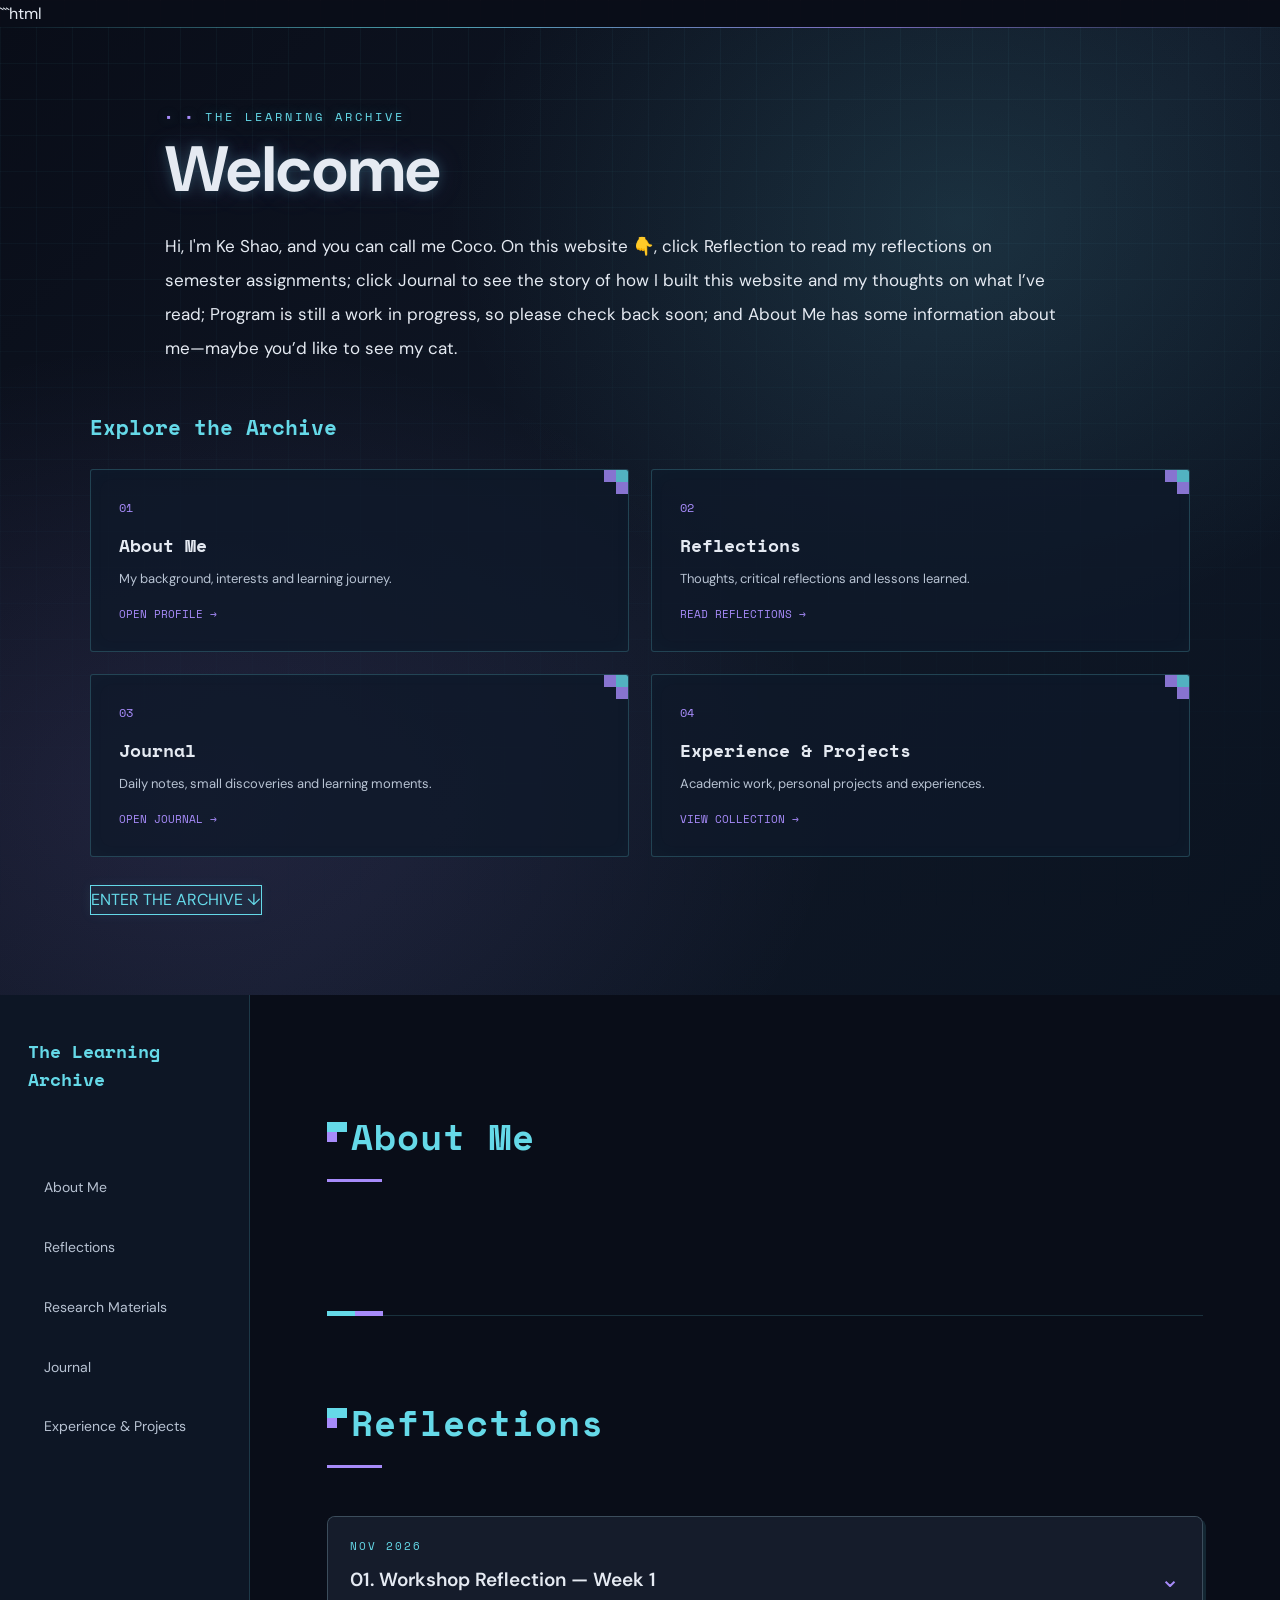
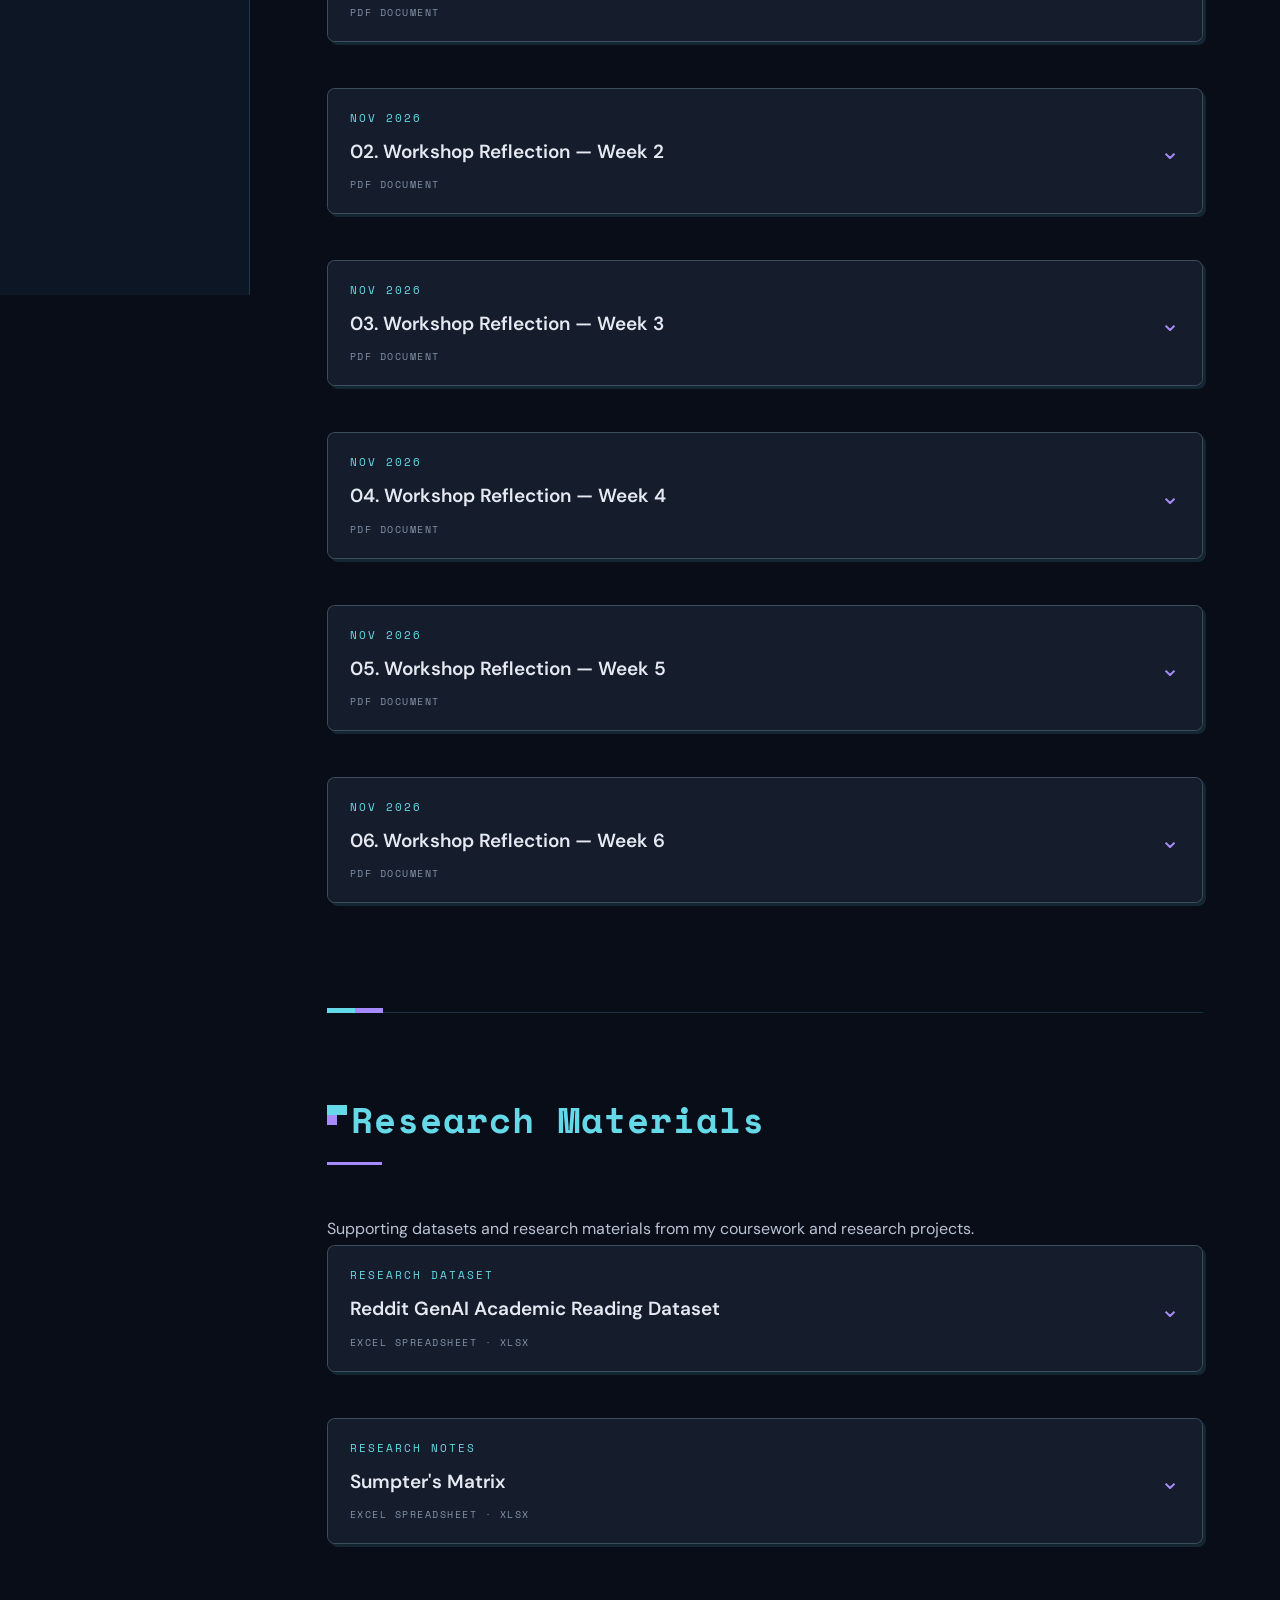
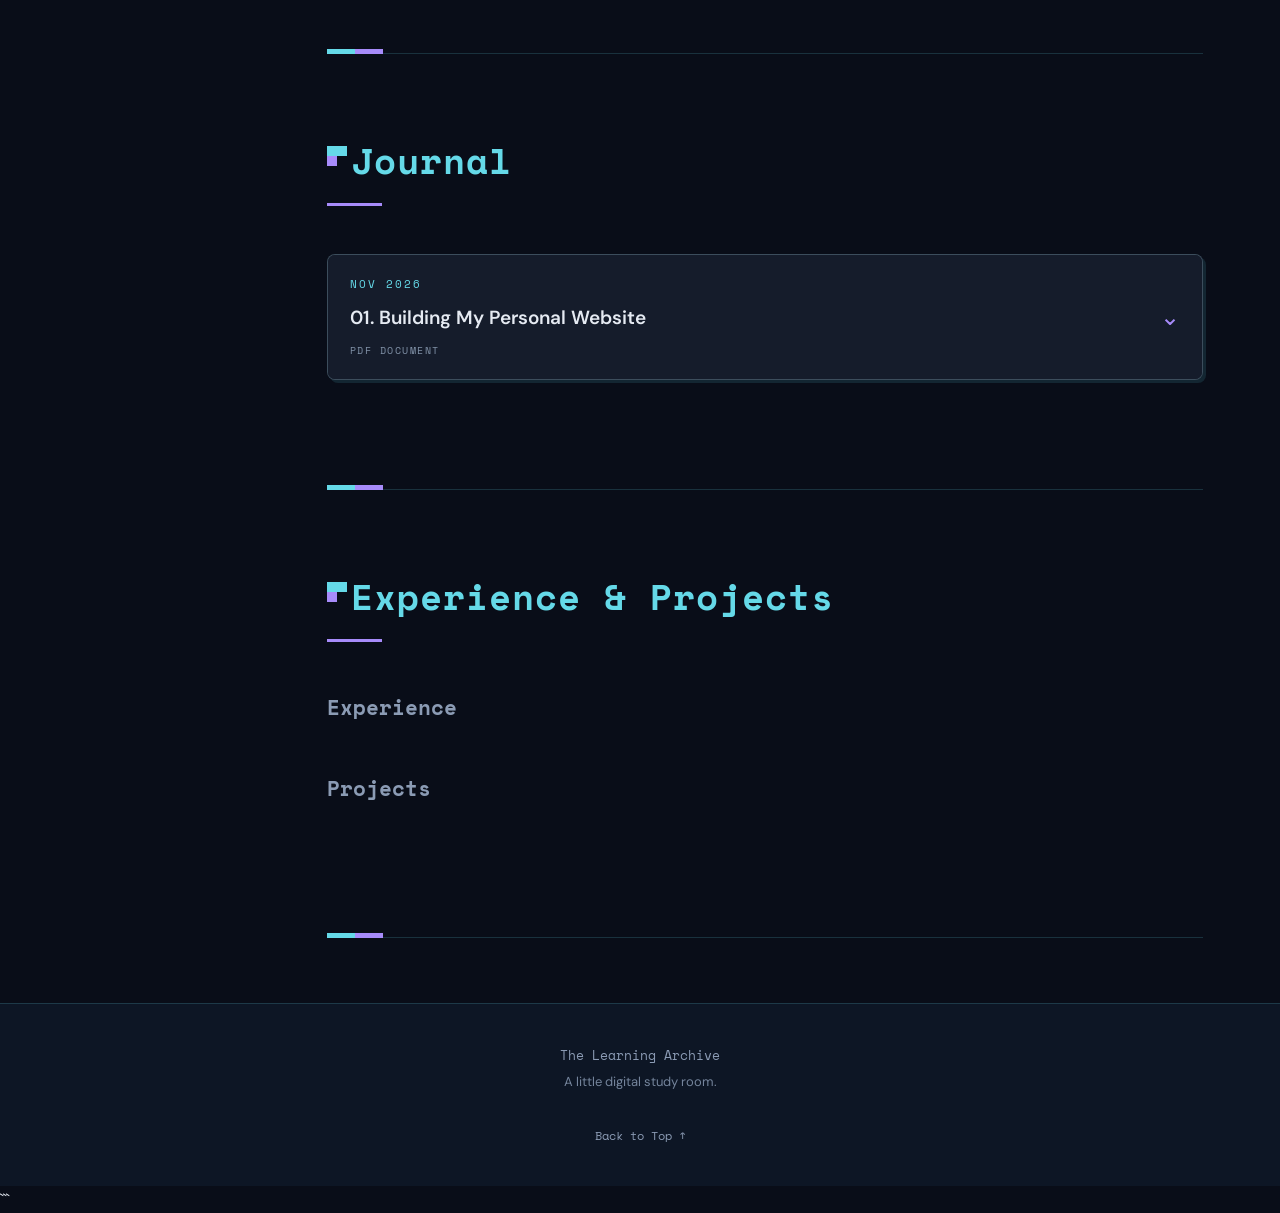
==== commit a9492b21: "Refactor index.html and add research materials Updated HTML structure and added research materials s" ====
--- a/index.html
+++ b/index.html
@@ -1,3 +1,4 @@
+```html
 <!DOCTYPE html>
 <html lang="en">
 <head>
@@ -85,6 +86,7 @@
     <nav class="archive-navigation" aria-label="Main navigation">
       <a href="#about">About Me</a>
       <a href="#reflections">Reflections</a>
+      <a href="#research-materials">Research Materials</a>
       <a href="#journal">Journal</a>
       <a href="#experience-projects">Experience &amp; Projects</a>
     </nav>
@@ -107,7 +109,7 @@
       <div class="section-content">
         <div class="document-list">
 
-          <!-- Reflection 01: add this PDF to documents/reflections/ when available -->
+          <!-- Reflection 01 -->
           <details class="document-item">
             <summary class="document-summary">
               <span class="document-info">
@@ -126,204 +128,263 @@
               </iframe>
 
               <div class="document-actions">
+                <a href="documents/reflections/reflection-week-01.pdf"
+                   download class="document-download">
+                  ↓ DOWNLOAD PDF
+                </a>
+
+                <a href="documents/reflections/reflection-week-01.pdf"
+                   target="_blank" rel="noopener" class="document-open">
+                  OPEN IN NEW TAB ↗
+                </a>
+              </div>
+            </div>
+          </details>
+
+          <!-- Reflection 02 -->
+          <details class="document-item">
+            <summary class="document-summary">
+              <span class="document-info">
+                <span class="document-date">NOV 2026</span>
+                <span class="document-name">02. Workshop Reflection — Week 2</span>
+                <span class="document-type">PDF DOCUMENT</span>
+              </span>
+              <span class="document-arrow">⌄</span>
+            </summary>
+
+            <div class="document-preview">
+              <iframe
+                src="documents/reflections/reflection-week-02.pdf"
+                title="Workshop Reflection — Week 2"
+                loading="lazy">
+              </iframe>
+
+              <div class="document-actions">
+                <a href="documents/reflections/reflection-week-02.pdf"
+                   download class="document-download">
+                  ↓ DOWNLOAD PDF
+                </a>
+
+                <a href="documents/reflections/reflection-week-02.pdf"
+                   target="_blank" rel="noopener" class="document-open">
+                  OPEN IN NEW TAB ↗
+                </a>
+              </div>
+            </div>
+          </details>
+
+          <!-- Reflection 03 -->
+          <details class="document-item">
+            <summary class="document-summary">
+              <span class="document-info">
+                <span class="document-date">NOV 2026</span>
+                <span class="document-name">03. Workshop Reflection — Week 3</span>
+                <span class="document-type">PDF DOCUMENT</span>
+              </span>
+              <span class="document-arrow">⌄</span>
+            </summary>
+
+            <div class="document-preview">
+              <iframe
+                src="documents/reflections/reflection-week-03.pdf"
+                title="Workshop Reflection — Week 3"
+                loading="lazy">
+              </iframe>
+
+              <div class="document-actions">
+                <a href="documents/reflections/reflection-week-03.pdf"
+                   download class="document-download">
+                  ↓ DOWNLOAD PDF
+                </a>
+
+                <a href="documents/reflections/reflection-week-03.pdf"
+                   target="_blank" rel="noopener" class="document-open">
+                  OPEN IN NEW TAB ↗
+                </a>
+              </div>
+            </div>
+          </details>
+
+          <!-- Reflection 04 -->
+          <details class="document-item">
+            <summary class="document-summary">
+              <span class="document-info">
+                <span class="document-date">NOV 2026</span>
+                <span class="document-name">04. Workshop Reflection — Week 4</span>
+                <span class="document-type">PDF DOCUMENT</span>
+              </span>
+              <span class="document-arrow">⌄</span>
+            </summary>
+
+            <div class="document-preview">
+              <iframe
+                src="documents/reflections/reflection-week-04.pdf"
+                title="Workshop Reflection — Week 4"
+                loading="lazy">
+              </iframe>
+
+              <div class="document-actions">
+                <a href="documents/reflections/reflection-week-04.pdf"
+                   download class="document-download">
+                  ↓ DOWNLOAD PDF
+                </a>
+
+                <a href="documents/reflections/reflection-week-04.pdf"
+                   target="_blank" rel="noopener" class="document-open">
+                  OPEN IN NEW TAB ↗
+                </a>
+              </div>
+            </div>
+          </details>
+
+          <!-- Reflection 05 -->
+          <details class="document-item">
+            <summary class="document-summary">
+              <span class="document-info">
+                <span class="document-date">NOV 2026</span>
+                <span class="document-name">05. Workshop Reflection — Week 5</span>
+                <span class="document-type">PDF DOCUMENT</span>
+              </span>
+              <span class="document-arrow">⌄</span>
+            </summary>
+
+            <div class="document-preview">
+              <iframe
+                src="documents/reflections/reflection-week-05.pdf"
+                title="Workshop Reflection — Week 5"
+                loading="lazy">
+              </iframe>
+
+              <div class="document-actions">
+                <a href="documents/reflections/reflection-week-05.pdf"
+                   download class="document-download">
+                  ↓ DOWNLOAD PDF
+                </a>
+
+                <a href="documents/reflections/reflection-week-05.pdf"
+                   target="_blank" rel="noopener" class="document-open">
+                  OPEN IN NEW TAB ↗
+                </a>
+              </div>
+            </div>
+          </details>
+
+          <!-- Reflection 06 -->
+          <details class="document-item">
+            <summary class="document-summary">
+              <span class="document-info">
+                <span class="document-date">NOV 2026</span>
+                <span class="document-name">06. Workshop Reflection — Week 6</span>
+                <span class="document-type">PDF DOCUMENT</span>
+              </span>
+              <span class="document-arrow">⌄</span>
+            </summary>
+
+            <div class="document-preview">
+              <iframe
+                src="documents/reflections/reflection-week-06.pdf"
+                title="Workshop Reflection — Week 6"
+                loading="lazy">
+              </iframe>
+
+              <div class="document-actions">
+                <a href="documents/reflections/reflection-week-06.pdf"
+                   download class="document-download">
+                  ↓ DOWNLOAD PDF
+                </a>
+
+                <a href="documents/reflections/reflection-week-06.pdf"
+                   target="_blank" rel="noopener" class="document-open">
+                  OPEN IN NEW TAB ↗
+                </a>
+              </div>
+            </div>
+          </details>
+
+        </div>
+      </div>
+    </section>
+
+    <!-- 05. Research Materials -->
+    <section id="research-materials" class="archive-section">
+      <h2 class="heading">Research Materials</h2>
+
+      <div class="section-content">
+        <p>
+          Supporting datasets and research materials from my coursework
+          and research projects.
+        </p>
+
+        <div class="document-list">
+
+          <!-- Research Material 01 -->
+          <details class="document-item">
+            <summary class="document-summary">
+              <span class="document-info">
+                <span class="document-date">RESEARCH DATASET</span>
+                <span class="document-name">
+                  Reddit GenAI Academic Reading Dataset
+                </span>
+                <span class="document-type">EXCEL SPREADSHEET · XLSX</span>
+              </span>
+              <span class="document-arrow">⌄</span>
+            </summary>
+
+            <div class="document-preview">
+              <p>
+                Dataset collected for group research on British university
+                students' use of generative AI to support academic reading.
+              </p>
+
+              <div class="document-actions">
                 <a
-                  href="documents/reflections/reflection-week-01.pdf"
+                  href="documents/reflections/G6_Reddit_GenAI_Academic_Reading_Broad_downloa.xlsx"
                   download
                   class="document-download">
-                  ↓ DOWNLOAD PDF
+                  ↓ DOWNLOAD EXCEL DATASET
                 </a>
 
                 <a
-                  href="documents/reflections/reflection-week-01.pdf"
+                  href="documents/reflections/G6_Reddit_GenAI_Academic_Reading_Broad_downloa.xlsx"
                   target="_blank"
                   rel="noopener"
                   class="document-open">
-                  OPEN IN NEW TAB ↗
-                </a>
-              </div>
-            </div>
-          </details>
-
-          <!-- Reflection 02 -->
-          <details class="document-item">
-            <summary class="document-summary">
-              <span class="document-info">
-                <span class="document-date">NOV 2026</span>
-                <span class="document-name">02. Workshop Reflection — Week 2</span>
-                <span class="document-type">PDF DOCUMENT</span>
-              </span>
-              <span class="document-arrow">⌄</span>
-            </summary>
-
-            <div class="document-preview">
-              <iframe
-                src="documents/reflections/Reflection%20week2.pdf"
-                title="Workshop Reflection — Week 2"
-                loading="lazy">
-              </iframe>
+                  OPEN FILE ↗
+                </a>
+              </div>
+            </div>
+          </details>
+
+          <!-- Research Material 02 -->
+          <details class="document-item">
+            <summary class="document-summary">
+              <span class="document-info">
+                <span class="document-date">RESEARCH NOTES</span>
+                <span class="document-name">Sumpter's Matrix</span>
+                <span class="document-type">EXCEL SPREADSHEET · XLSX</span>
+              </span>
+              <span class="document-arrow">⌄</span>
+            </summary>
+
+            <div class="document-preview">
+              <p>
+                Supporting matrix and research notes for coursework.
+              </p>
 
               <div class="document-actions">
                 <a
-                  href="documents/reflections/Reflection%20week2.pdf"
+                  href="documents/reflections/k%E3%80%82%20Sumpter%27s%20Matrix.xlsx"
                   download
                   class="document-download">
-                  ↓ DOWNLOAD PDF
+                  ↓ DOWNLOAD EXCEL FILE
                 </a>
 
                 <a
-                  href="documents/reflections/Reflection%20week2.pdf"
+                  href="documents/reflections/k%E3%80%82%20Sumpter%27s%20Matrix.xlsx"
                   target="_blank"
                   rel="noopener"
                   class="document-open">
-                  OPEN IN NEW TAB ↗
-                </a>
-              </div>
-            </div>
-          </details>
-
-          <!-- Reflection 03 -->
-          <details class="document-item">
-            <summary class="document-summary">
-              <span class="document-info">
-                <span class="document-date">NOV 2026</span>
-                <span class="document-name">03. Workshop Reflection — Week 3</span>
-                <span class="document-type">PDF DOCUMENT</span>
-              </span>
-              <span class="document-arrow">⌄</span>
-            </summary>
-
-            <div class="document-preview">
-              <iframe
-                src="documents/reflections/REflection%20week%203.pdf"
-                title="Workshop Reflection — Week 3"
-                loading="lazy">
-              </iframe>
-
-              <div class="document-actions">
-                <a
-                  href="documents/reflections/REflection%20week%203.pdf"
-                  download
-                  class="document-download">
-                  ↓ DOWNLOAD PDF
-                </a>
-
-                <a
-                  href="documents/reflections/REflection%20week%203.pdf"
-                  target="_blank"
-                  rel="noopener"
-                  class="document-open">
-                  OPEN IN NEW TAB ↗
-                </a>
-              </div>
-            </div>
-          </details>
-
-          <!-- Reflection 04 -->
-          <details class="document-item">
-            <summary class="document-summary">
-              <span class="document-info">
-                <span class="document-date">NOV 2026</span>
-                <span class="document-name">04. Workshop Reflection — Week 4</span>
-                <span class="document-type">PDF DOCUMENT</span>
-              </span>
-              <span class="document-arrow">⌄</span>
-            </summary>
-
-            <div class="document-preview">
-              <iframe
-                src="documents/reflections/Reflection%20week%204.pdf"
-                title="Workshop Reflection — Week 4"
-                loading="lazy">
-              </iframe>
-
-              <div class="document-actions">
-                <a
-                  href="documents/reflections/Reflection%20week%204.pdf"
-                  download
-                  class="document-download">
-                  ↓ DOWNLOAD PDF
-                </a>
-
-                <a
-                  href="documents/reflections/Reflection%20week%204.pdf"
-                  target="_blank"
-                  rel="noopener"
-                  class="document-open">
-                  OPEN IN NEW TAB ↗
-                </a>
-              </div>
-            </div>
-          </details>
-
-          <!-- Reflection 05 -->
-          <details class="document-item">
-            <summary class="document-summary">
-              <span class="document-info">
-                <span class="document-date">NOV 2026</span>
-                <span class="document-name">05. Workshop Reflection — Week 5</span>
-                <span class="document-type">PDF DOCUMENT</span>
-              </span>
-              <span class="document-arrow">⌄</span>
-            </summary>
-
-            <div class="document-preview">
-              <iframe
-                src="documents/reflections/Reflection%20week%205.pdf"
-                title="Workshop Reflection — Week 5"
-                loading="lazy">
-              </iframe>
-
-              <div class="document-actions">
-                <a
-                  href="documents/reflections/Reflection%20week%205.pdf"
-                  download
-                  class="document-download">
-                  ↓ DOWNLOAD PDF
-                </a>
-
-                <a
-                  href="documents/reflections/Reflection%20week%205.pdf"
-                  target="_blank"
-                  rel="noopener"
-                  class="document-open">
-                  OPEN IN NEW TAB ↗
-                </a>
-              </div>
-            </div>
-          </details>
-
-          <!-- Reflection 06 -->
-          <details class="document-item">
-            <summary class="document-summary">
-              <span class="document-info">
-                <span class="document-date">NOV 2026</span>
-                <span class="document-name">06. Workshop Reflection — Week 6</span>
-                <span class="document-type">PDF DOCUMENT</span>
-              </span>
-              <span class="document-arrow">⌄</span>
-            </summary>
-
-            <div class="document-preview">
-              <iframe
-                src="documents/reflections/Reflection%20week%206.pdf"
-                title="Workshop Reflection — Week 6"
-                loading="lazy">
-              </iframe>
-
-              <div class="document-actions">
-                <a
-                  href="documents/reflections/Reflection%20week%206.pdf"
-                  download
-                  class="document-download">
-                  ↓ DOWNLOAD PDF
-                </a>
-
-                <a
-                  href="documents/reflections/Reflection%20week%206.pdf"
-                  target="_blank"
-                  rel="noopener"
-                  class="document-open">
-                  OPEN IN NEW TAB ↗
+                  OPEN FILE ↗
                 </a>
               </div>
             </div>
@@ -333,14 +394,14 @@
       </div>
     </section>
 
-    <!-- 05. Journal -->
+    <!-- 06. Journal -->
     <section id="journal" class="archive-section">
       <h2 class="heading">Journal</h2>
 
       <div class="section-content">
         <div class="document-list">
 
-          <!-- Journal 01: add this PDF to documents/journal/ when available -->
+          <!-- Journal 01 -->
           <details class="document-item">
             <summary class="document-summary">
               <span class="document-info">
@@ -359,18 +420,13 @@
               </iframe>
 
               <div class="document-actions">
-                <a
-                  href="documents/journal/website-diary-01.pdf"
-                  download
-                  class="document-download">
-                  ↓ DOWNLOAD PDF
-                </a>
-
-                <a
-                  href="documents/journal/website-diary-01.pdf"
-                  target="_blank"
-                  rel="noopener"
-                  class="document-open">
+                <a href="documents/journal/website-diary-01.pdf"
+                   download class="document-download">
+                  ↓ DOWNLOAD PDF
+                </a>
+
+                <a href="documents/journal/website-diary-01.pdf"
+                   target="_blank" rel="noopener" class="document-open">
                   OPEN IN NEW TAB ↗
                 </a>
               </div>
@@ -381,7 +437,7 @@
       </div>
     </section>
 
-    <!-- 06. Experience & Projects -->
+    <!-- 07. Experience & Projects -->
     <section id="experience-projects" class="archive-section">
       <h2 class="heading">Experience &amp; Projects</h2>
 
@@ -405,7 +461,7 @@
 
 </main>
 
-<!-- 07. Footer -->
+<!-- 08. Footer -->
 <footer class="site-footer">
   <p>The Learning Archive</p>
   <p>A little digital study room.</p>
@@ -421,4 +477,5 @@
 <script src="https://ajax.googleapis.com/ajax/libs/jquery/1.12.4/jquery.min.js"></script>
 
 </body>
-</html>+</html>
+```
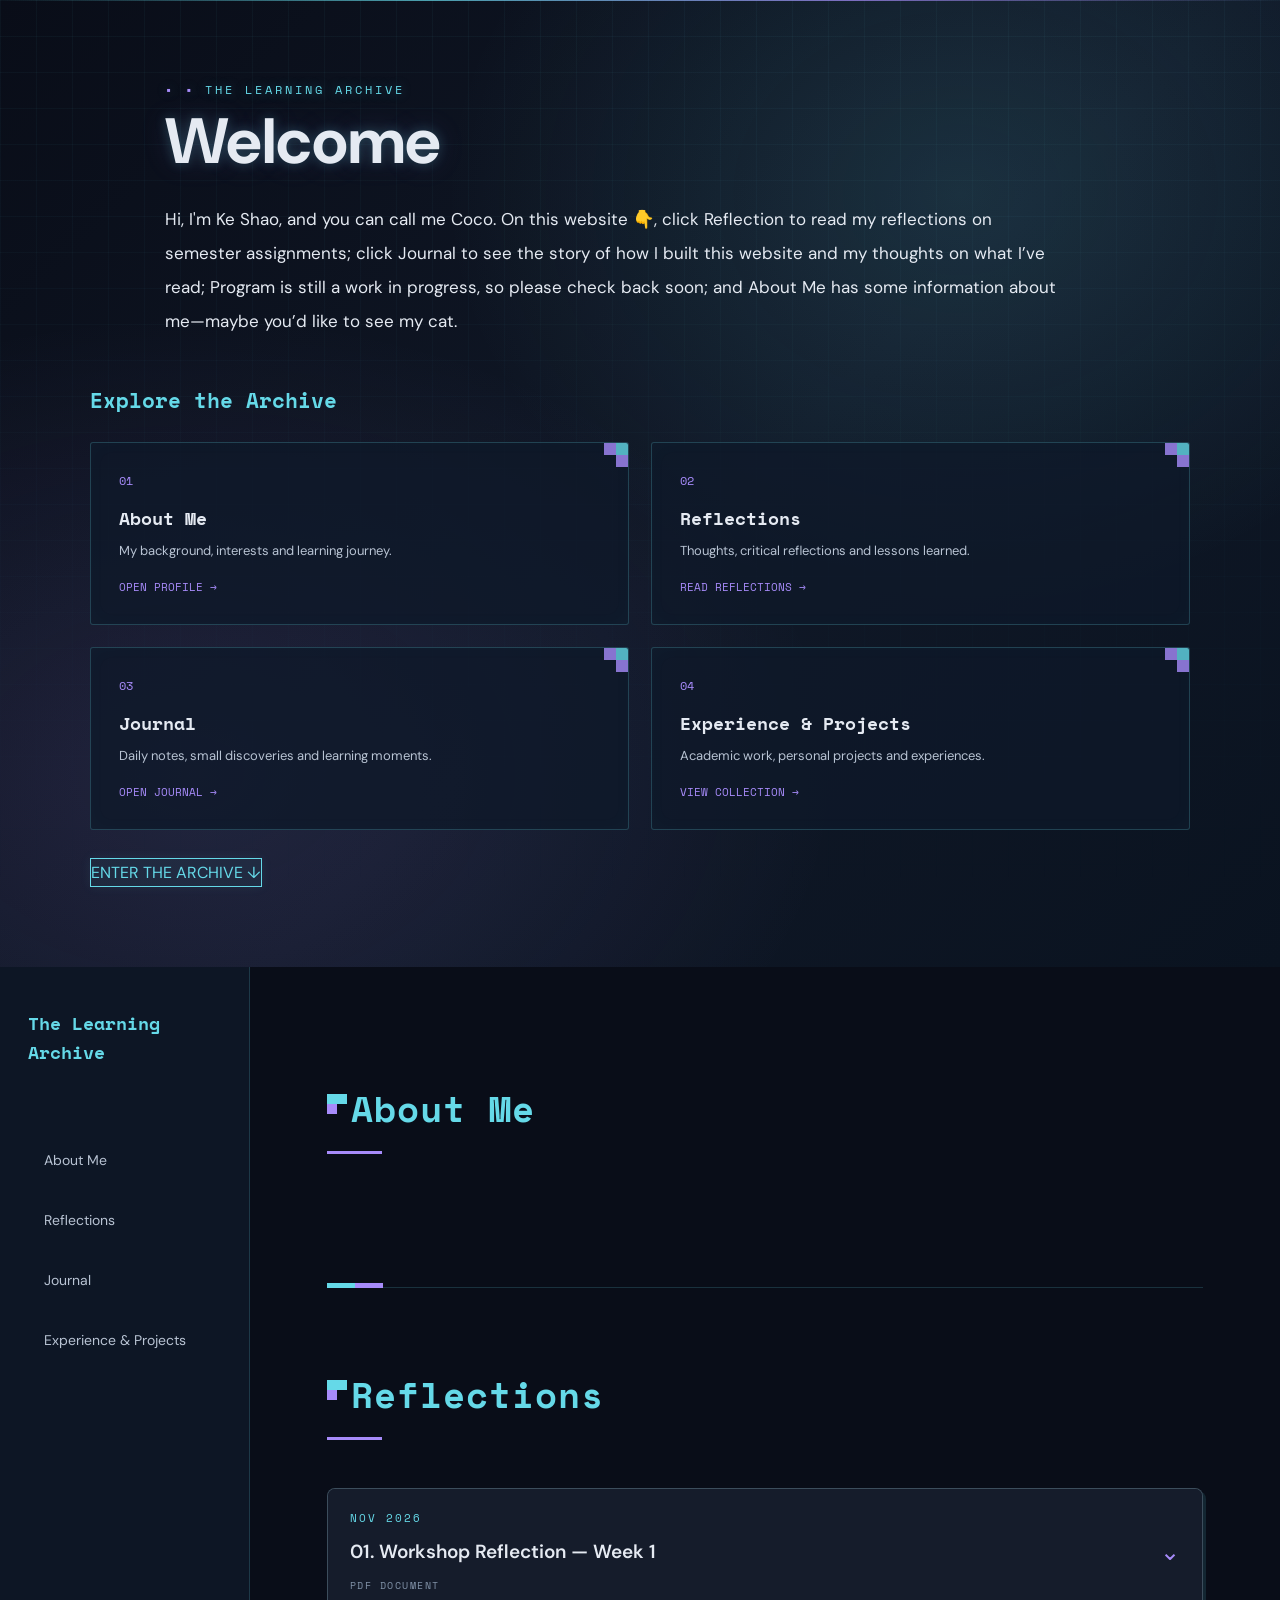
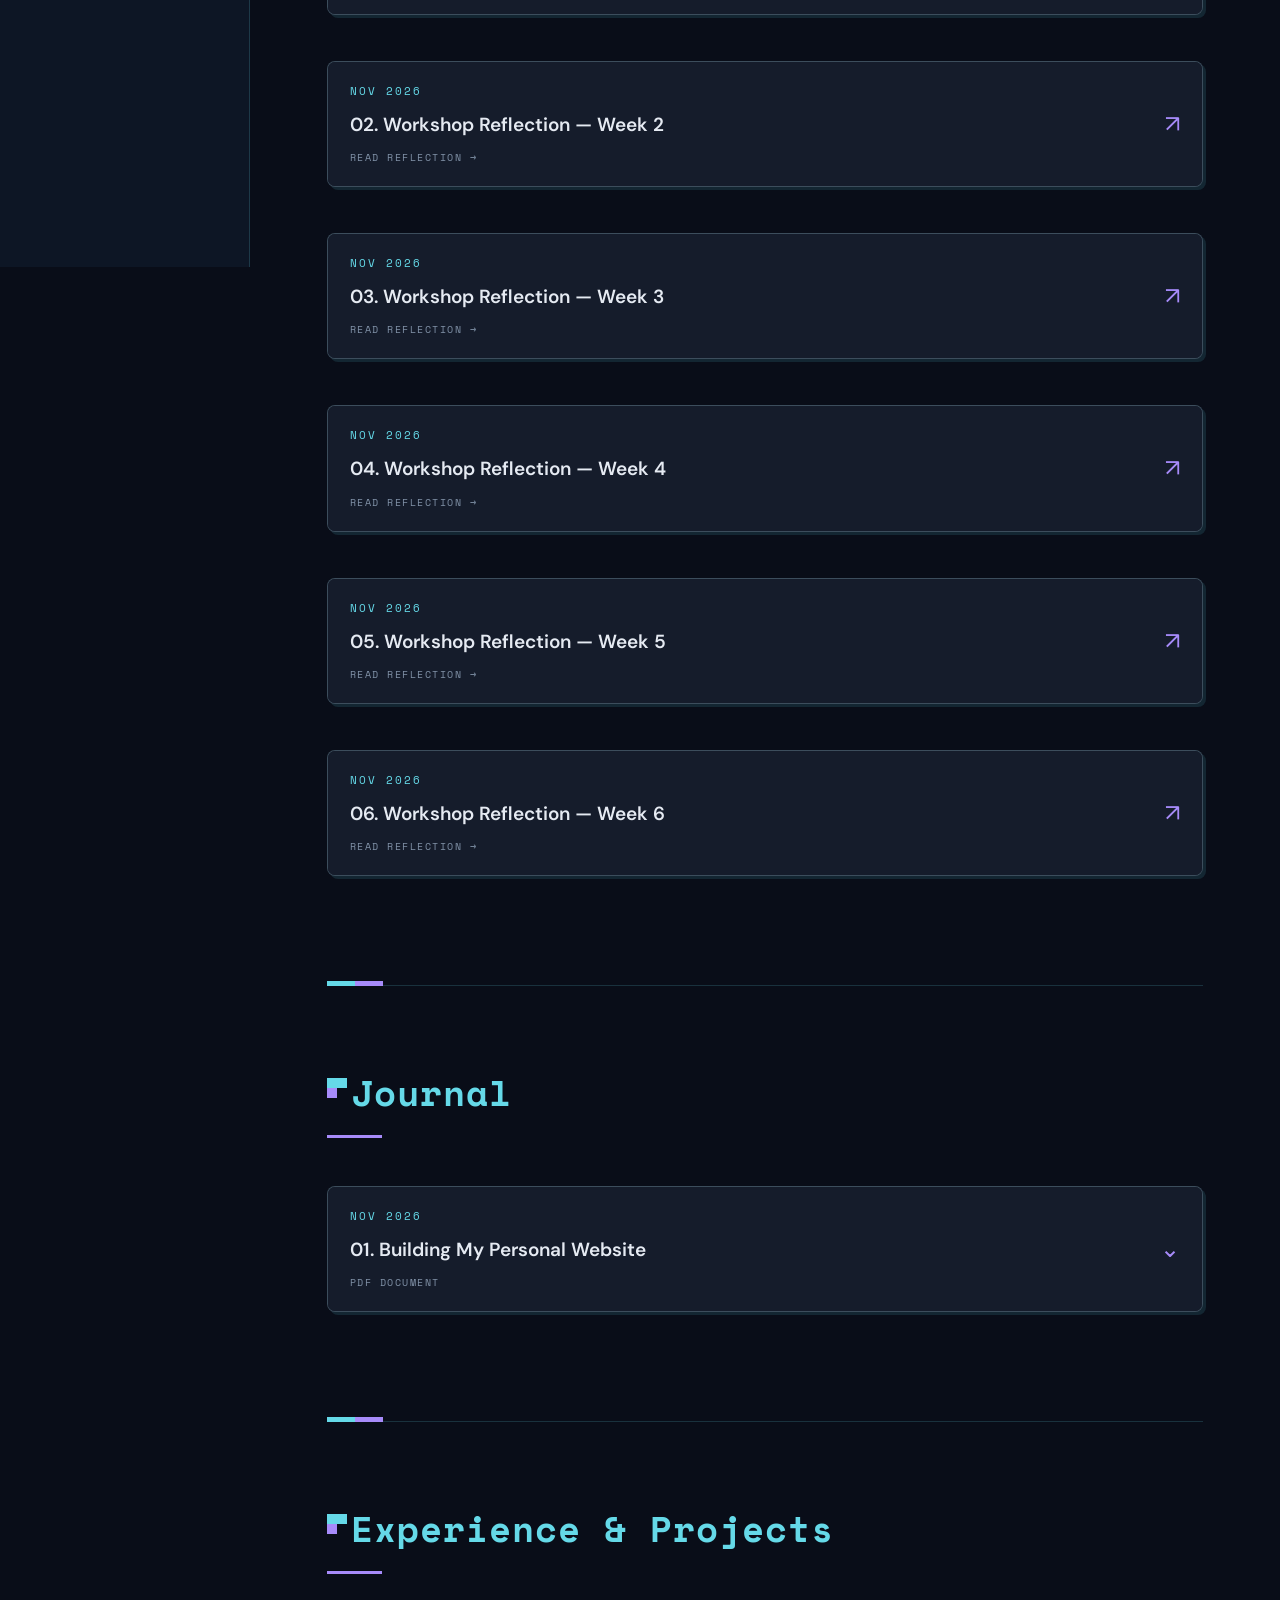
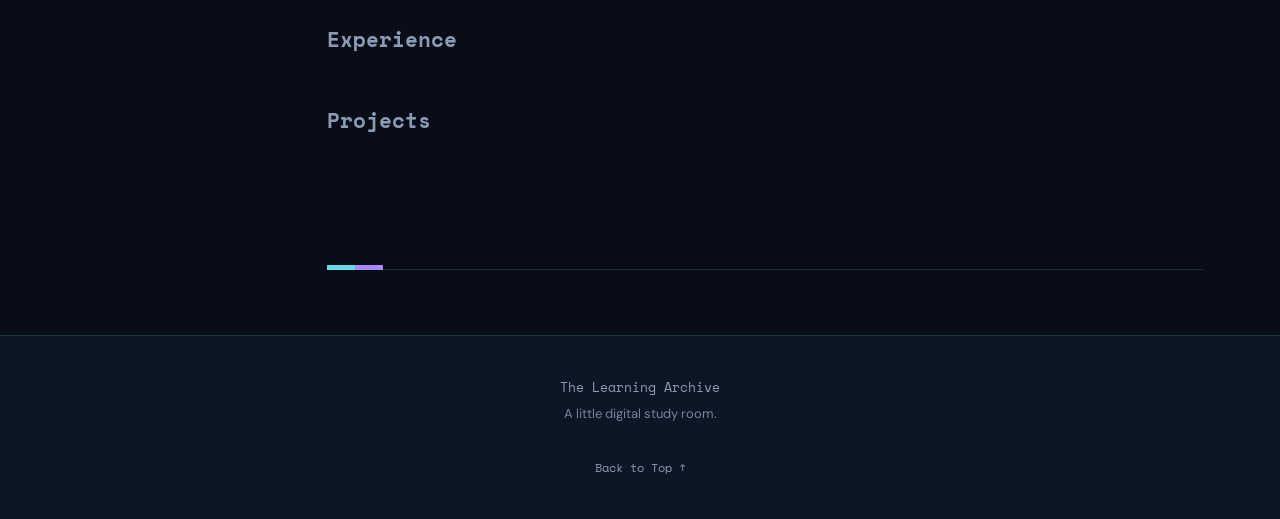
==== commit c6628fdd: "Add files via upload" ====
--- a/index.html
+++ b/index.html
@@ -1,4 +1,3 @@
-```html
 <!DOCTYPE html>
 <html lang="en">
 <head>
@@ -86,7 +85,6 @@
     <nav class="archive-navigation" aria-label="Main navigation">
       <a href="#about">About Me</a>
       <a href="#reflections">Reflections</a>
-      <a href="#research-materials">Research Materials</a>
       <a href="#journal">Journal</a>
       <a href="#experience-projects">Experience &amp; Projects</a>
     </nav>
@@ -109,7 +107,7 @@
       <div class="section-content">
         <div class="document-list">
 
-          <!-- Reflection 01 -->
+          <!-- Reflection 01: add this PDF to documents/reflections/ when available -->
           <details class="document-item">
             <summary class="document-summary">
               <span class="document-info">
@@ -128,280 +126,86 @@
               </iframe>
 
               <div class="document-actions">
-                <a href="documents/reflections/reflection-week-01.pdf"
-                   download class="document-download">
+                <a
+                  href="documents/reflections/reflection-week-01.pdf"
+                  download
+                  class="document-download">
                   ↓ DOWNLOAD PDF
                 </a>
 
-                <a href="documents/reflections/reflection-week-01.pdf"
-                   target="_blank" rel="noopener" class="document-open">
+                <a
+                  href="documents/reflections/reflection-week-01.pdf"
+                  target="_blank"
+                  rel="noopener"
+                  class="document-open">
                   OPEN IN NEW TAB ↗
                 </a>
               </div>
             </div>
           </details>
 
-          <!-- Reflection 02 -->
-          <details class="document-item">
-            <summary class="document-summary">
+          <div class="document-item">
+            <a class="document-summary reflection-card" href="week-02.html">
               <span class="document-info">
                 <span class="document-date">NOV 2026</span>
                 <span class="document-name">02. Workshop Reflection — Week 2</span>
-                <span class="document-type">PDF DOCUMENT</span>
-              </span>
-              <span class="document-arrow">⌄</span>
-            </summary>
-
-            <div class="document-preview">
-              <iframe
-                src="documents/reflections/reflection-week-02.pdf"
-                title="Workshop Reflection — Week 2"
-                loading="lazy">
-              </iframe>
-
-              <div class="document-actions">
-                <a href="documents/reflections/reflection-week-02.pdf"
-                   download class="document-download">
-                  ↓ DOWNLOAD PDF
-                </a>
-
-                <a href="documents/reflections/reflection-week-02.pdf"
-                   target="_blank" rel="noopener" class="document-open">
-                  OPEN IN NEW TAB ↗
-                </a>
-              </div>
-            </div>
-          </details>
-
-          <!-- Reflection 03 -->
-          <details class="document-item">
-            <summary class="document-summary">
+                <span class="document-type">READ REFLECTION →</span>
+              </span>
+              <span class="document-arrow" aria-hidden="true">↗</span>
+            </a>
+          </div>
+          <div class="document-item">
+            <a class="document-summary reflection-card" href="week-03.html">
               <span class="document-info">
                 <span class="document-date">NOV 2026</span>
                 <span class="document-name">03. Workshop Reflection — Week 3</span>
-                <span class="document-type">PDF DOCUMENT</span>
-              </span>
-              <span class="document-arrow">⌄</span>
-            </summary>
-
-            <div class="document-preview">
-              <iframe
-                src="documents/reflections/reflection-week-03.pdf"
-                title="Workshop Reflection — Week 3"
-                loading="lazy">
-              </iframe>
-
-              <div class="document-actions">
-                <a href="documents/reflections/reflection-week-03.pdf"
-                   download class="document-download">
-                  ↓ DOWNLOAD PDF
-                </a>
-
-                <a href="documents/reflections/reflection-week-03.pdf"
-                   target="_blank" rel="noopener" class="document-open">
-                  OPEN IN NEW TAB ↗
-                </a>
-              </div>
-            </div>
-          </details>
-
-          <!-- Reflection 04 -->
-          <details class="document-item">
-            <summary class="document-summary">
+                <span class="document-type">READ REFLECTION →</span>
+              </span>
+              <span class="document-arrow" aria-hidden="true">↗</span>
+            </a>
+          </div>
+          <div class="document-item">
+            <a class="document-summary reflection-card" href="week-04.html">
               <span class="document-info">
                 <span class="document-date">NOV 2026</span>
                 <span class="document-name">04. Workshop Reflection — Week 4</span>
-                <span class="document-type">PDF DOCUMENT</span>
-              </span>
-              <span class="document-arrow">⌄</span>
-            </summary>
-
-            <div class="document-preview">
-              <iframe
-                src="documents/reflections/reflection-week-04.pdf"
-                title="Workshop Reflection — Week 4"
-                loading="lazy">
-              </iframe>
-
-              <div class="document-actions">
-                <a href="documents/reflections/reflection-week-04.pdf"
-                   download class="document-download">
-                  ↓ DOWNLOAD PDF
-                </a>
-
-                <a href="documents/reflections/reflection-week-04.pdf"
-                   target="_blank" rel="noopener" class="document-open">
-                  OPEN IN NEW TAB ↗
-                </a>
-              </div>
-            </div>
-          </details>
-
-          <!-- Reflection 05 -->
-          <details class="document-item">
-            <summary class="document-summary">
+                <span class="document-type">READ REFLECTION →</span>
+              </span>
+              <span class="document-arrow" aria-hidden="true">↗</span>
+            </a>
+          </div>
+          <div class="document-item">
+            <a class="document-summary reflection-card" href="week-05.html">
               <span class="document-info">
                 <span class="document-date">NOV 2026</span>
                 <span class="document-name">05. Workshop Reflection — Week 5</span>
-                <span class="document-type">PDF DOCUMENT</span>
-              </span>
-              <span class="document-arrow">⌄</span>
-            </summary>
-
-            <div class="document-preview">
-              <iframe
-                src="documents/reflections/reflection-week-05.pdf"
-                title="Workshop Reflection — Week 5"
-                loading="lazy">
-              </iframe>
-
-              <div class="document-actions">
-                <a href="documents/reflections/reflection-week-05.pdf"
-                   download class="document-download">
-                  ↓ DOWNLOAD PDF
-                </a>
-
-                <a href="documents/reflections/reflection-week-05.pdf"
-                   target="_blank" rel="noopener" class="document-open">
-                  OPEN IN NEW TAB ↗
-                </a>
-              </div>
-            </div>
-          </details>
-
-          <!-- Reflection 06 -->
-          <details class="document-item">
-            <summary class="document-summary">
+                <span class="document-type">READ REFLECTION →</span>
+              </span>
+              <span class="document-arrow" aria-hidden="true">↗</span>
+            </a>
+          </div>
+          <div class="document-item">
+            <a class="document-summary reflection-card" href="week-06.html">
               <span class="document-info">
                 <span class="document-date">NOV 2026</span>
                 <span class="document-name">06. Workshop Reflection — Week 6</span>
-                <span class="document-type">PDF DOCUMENT</span>
-              </span>
-              <span class="document-arrow">⌄</span>
-            </summary>
-
-            <div class="document-preview">
-              <iframe
-                src="documents/reflections/reflection-week-06.pdf"
-                title="Workshop Reflection — Week 6"
-                loading="lazy">
-              </iframe>
-
-              <div class="document-actions">
-                <a href="documents/reflections/reflection-week-06.pdf"
-                   download class="document-download">
-                  ↓ DOWNLOAD PDF
-                </a>
-
-                <a href="documents/reflections/reflection-week-06.pdf"
-                   target="_blank" rel="noopener" class="document-open">
-                  OPEN IN NEW TAB ↗
-                </a>
-              </div>
-            </div>
-          </details>
-
+                <span class="document-type">READ REFLECTION →</span>
+              </span>
+              <span class="document-arrow" aria-hidden="true">↗</span>
+            </a>
+          </div>
         </div>
       </div>
     </section>
 
-    <!-- 05. Research Materials -->
-    <section id="research-materials" class="archive-section">
-      <h2 class="heading">Research Materials</h2>
-
-      <div class="section-content">
-        <p>
-          Supporting datasets and research materials from my coursework
-          and research projects.
-        </p>
-
-        <div class="document-list">
-
-          <!-- Research Material 01 -->
-          <details class="document-item">
-            <summary class="document-summary">
-              <span class="document-info">
-                <span class="document-date">RESEARCH DATASET</span>
-                <span class="document-name">
-                  Reddit GenAI Academic Reading Dataset
-                </span>
-                <span class="document-type">EXCEL SPREADSHEET · XLSX</span>
-              </span>
-              <span class="document-arrow">⌄</span>
-            </summary>
-
-            <div class="document-preview">
-              <p>
-                Dataset collected for group research on British university
-                students' use of generative AI to support academic reading.
-              </p>
-
-              <div class="document-actions">
-                <a
-                  href="documents/reflections/G6_Reddit_GenAI_Academic_Reading_Broad_downloa.xlsx"
-                  download
-                  class="document-download">
-                  ↓ DOWNLOAD EXCEL DATASET
-                </a>
-
-                <a
-                  href="documents/reflections/G6_Reddit_GenAI_Academic_Reading_Broad_downloa.xlsx"
-                  target="_blank"
-                  rel="noopener"
-                  class="document-open">
-                  OPEN FILE ↗
-                </a>
-              </div>
-            </div>
-          </details>
-
-          <!-- Research Material 02 -->
-          <details class="document-item">
-            <summary class="document-summary">
-              <span class="document-info">
-                <span class="document-date">RESEARCH NOTES</span>
-                <span class="document-name">Sumpter's Matrix</span>
-                <span class="document-type">EXCEL SPREADSHEET · XLSX</span>
-              </span>
-              <span class="document-arrow">⌄</span>
-            </summary>
-
-            <div class="document-preview">
-              <p>
-                Supporting matrix and research notes for coursework.
-              </p>
-
-              <div class="document-actions">
-                <a
-                  href="documents/reflections/k%E3%80%82%20Sumpter%27s%20Matrix.xlsx"
-                  download
-                  class="document-download">
-                  ↓ DOWNLOAD EXCEL FILE
-                </a>
-
-                <a
-                  href="documents/reflections/k%E3%80%82%20Sumpter%27s%20Matrix.xlsx"
-                  target="_blank"
-                  rel="noopener"
-                  class="document-open">
-                  OPEN FILE ↗
-                </a>
-              </div>
-            </div>
-          </details>
-
-        </div>
-      </div>
-    </section>
-
-    <!-- 06. Journal -->
+    <!-- 05. Journal -->
     <section id="journal" class="archive-section">
       <h2 class="heading">Journal</h2>
 
       <div class="section-content">
         <div class="document-list">
 
-          <!-- Journal 01 -->
+          <!-- Journal 01: add this PDF to documents/journal/ when available -->
           <details class="document-item">
             <summary class="document-summary">
               <span class="document-info">
@@ -420,13 +224,18 @@
               </iframe>
 
               <div class="document-actions">
-                <a href="documents/journal/website-diary-01.pdf"
-                   download class="document-download">
+                <a
+                  href="documents/journal/website-diary-01.pdf"
+                  download
+                  class="document-download">
                   ↓ DOWNLOAD PDF
                 </a>
 
-                <a href="documents/journal/website-diary-01.pdf"
-                   target="_blank" rel="noopener" class="document-open">
+                <a
+                  href="documents/journal/website-diary-01.pdf"
+                  target="_blank"
+                  rel="noopener"
+                  class="document-open">
                   OPEN IN NEW TAB ↗
                 </a>
               </div>
@@ -437,7 +246,7 @@
       </div>
     </section>
 
-    <!-- 07. Experience & Projects -->
+    <!-- 06. Experience & Projects -->
     <section id="experience-projects" class="archive-section">
       <h2 class="heading">Experience &amp; Projects</h2>
 
@@ -461,7 +270,7 @@
 
 </main>
 
-<!-- 08. Footer -->
+<!-- 07. Footer -->
 <footer class="site-footer">
   <p>The Learning Archive</p>
   <p>A little digital study room.</p>
@@ -477,5 +286,4 @@
 <script src="https://ajax.googleapis.com/ajax/libs/jquery/1.12.4/jquery.min.js"></script>
 
 </body>
-</html>
-```
+</html>
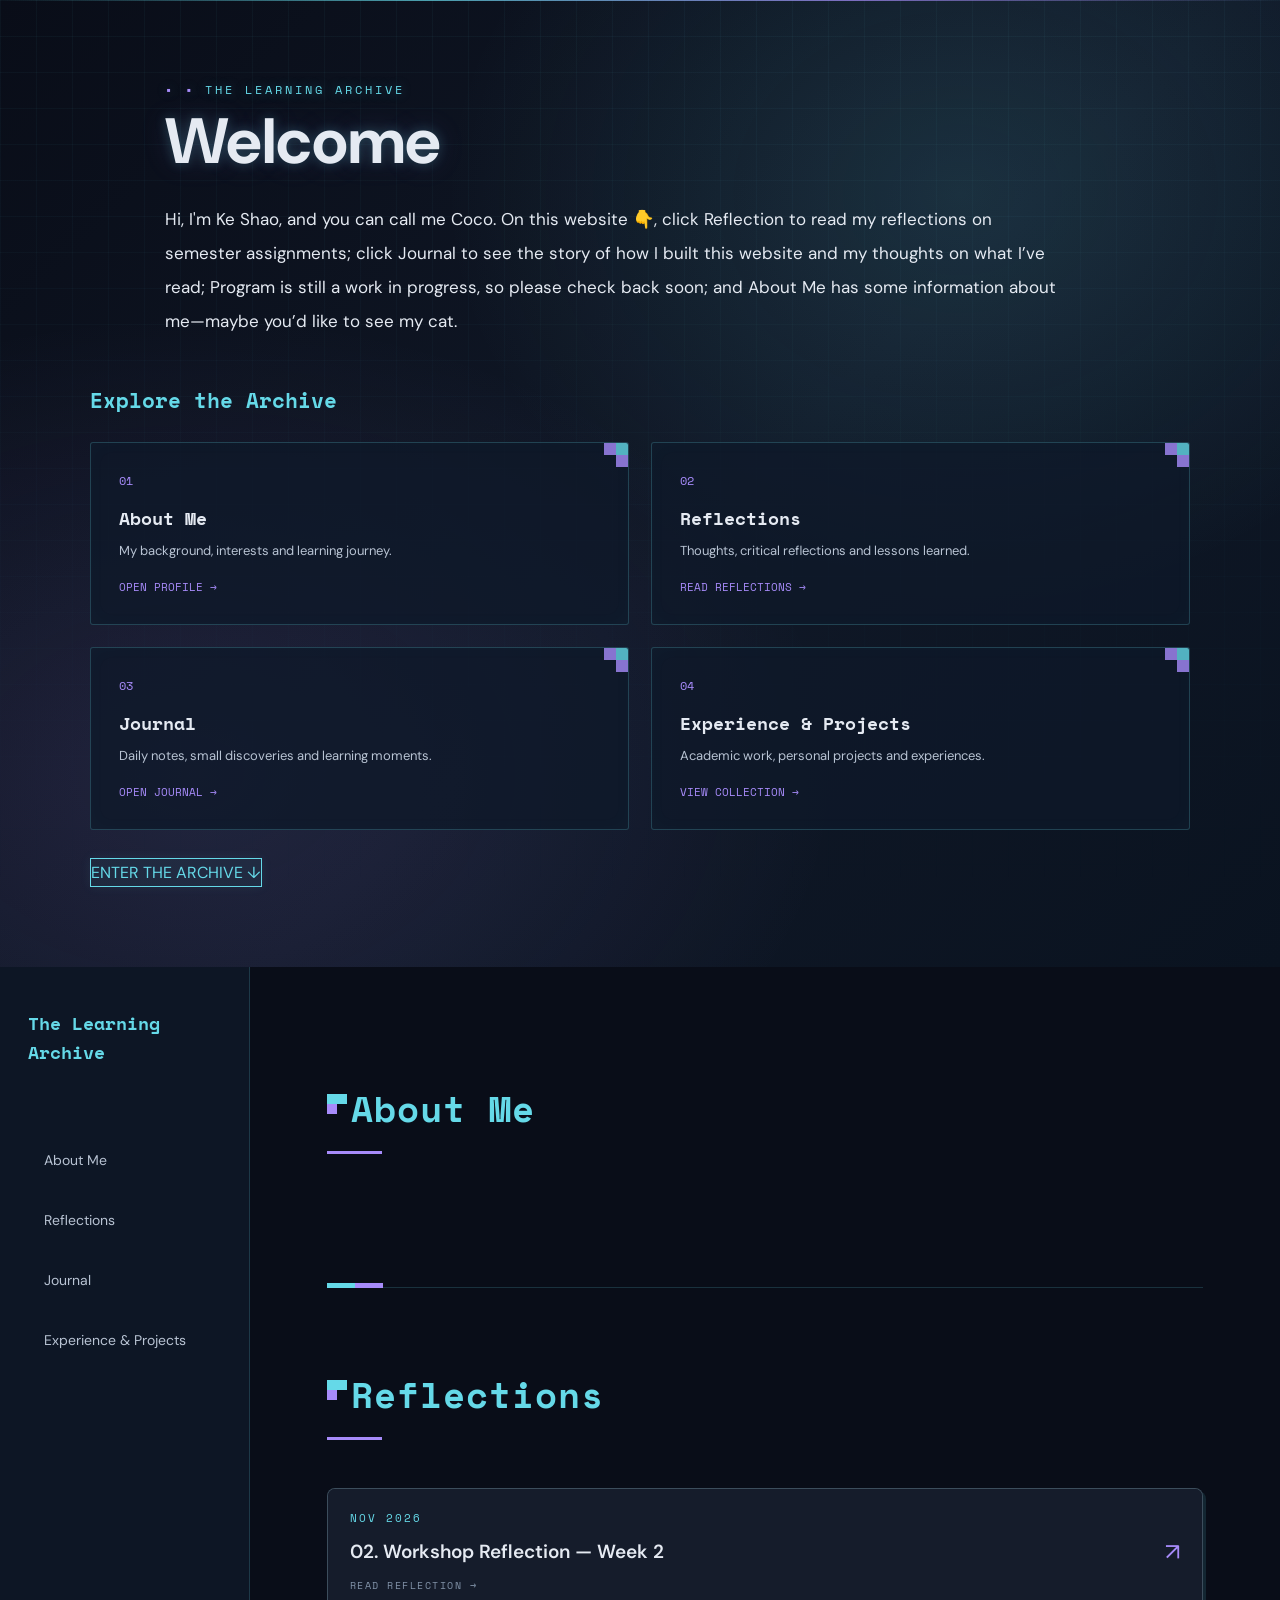
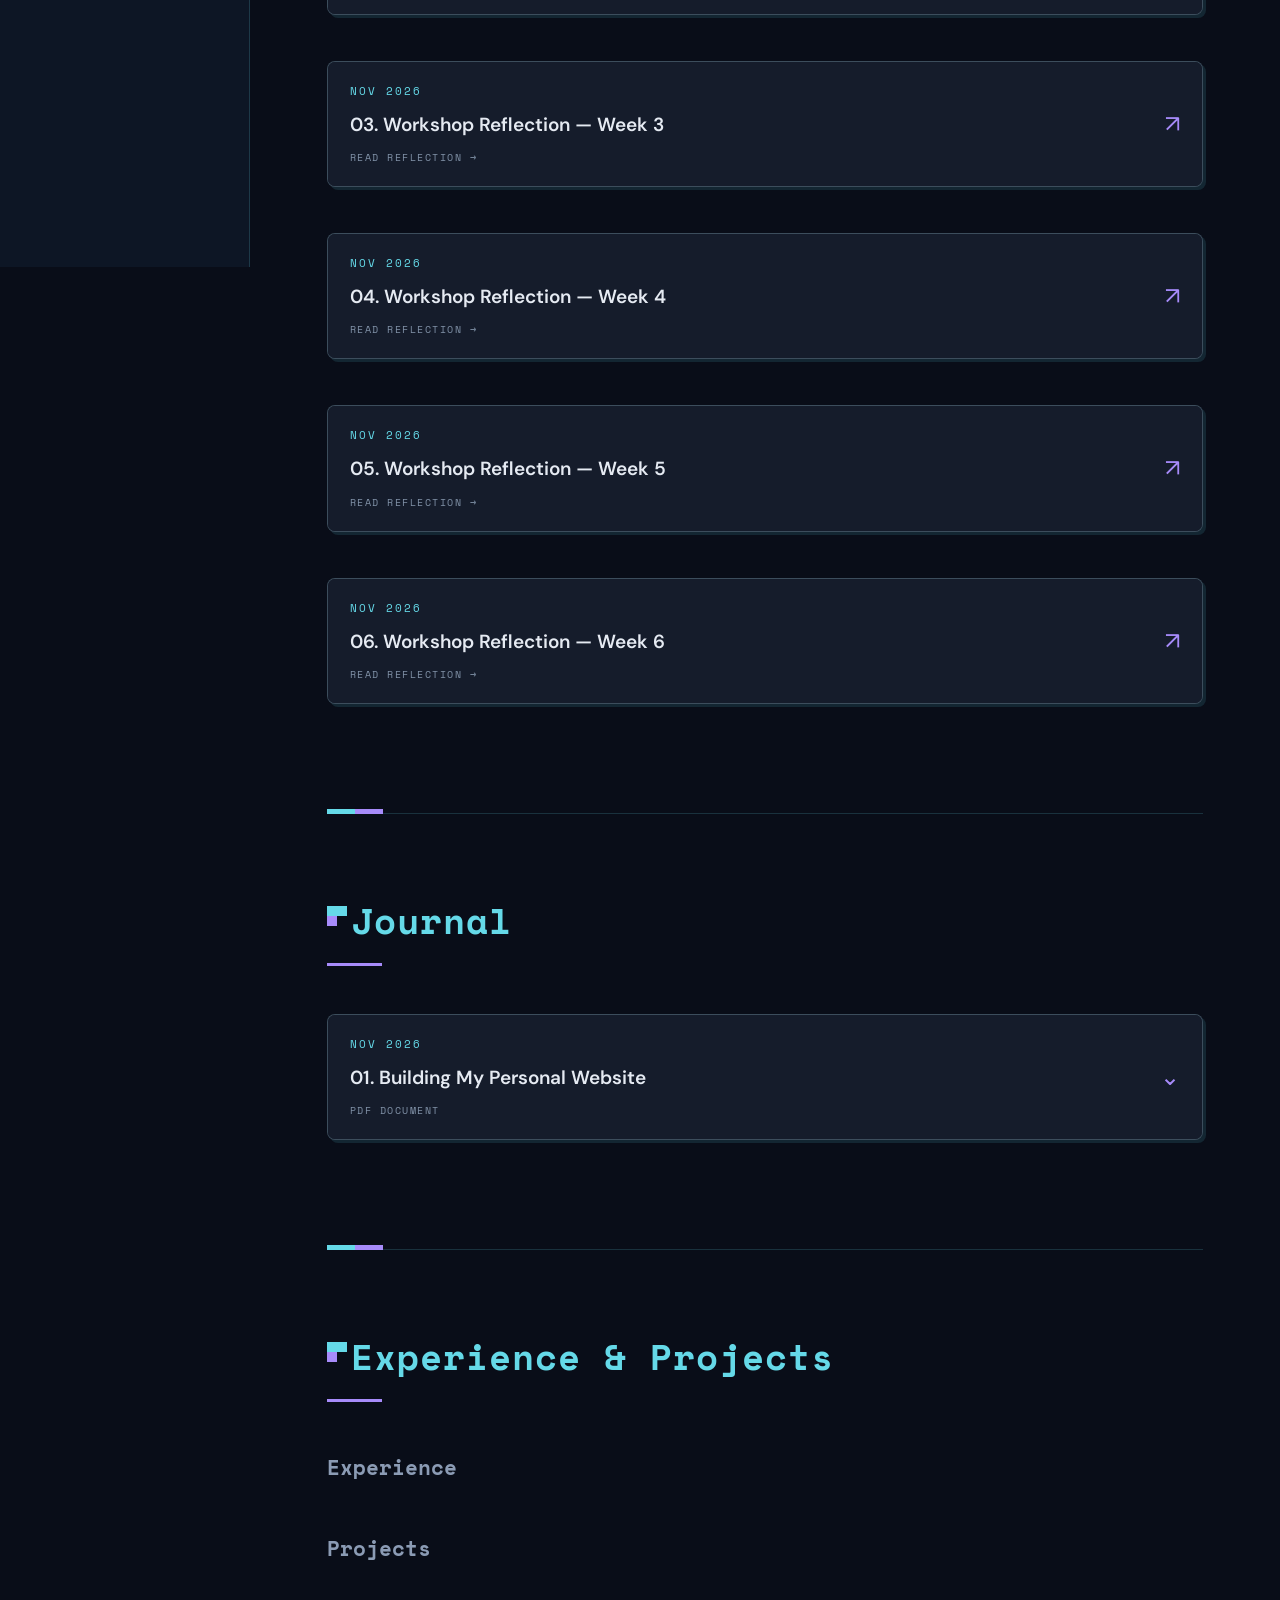
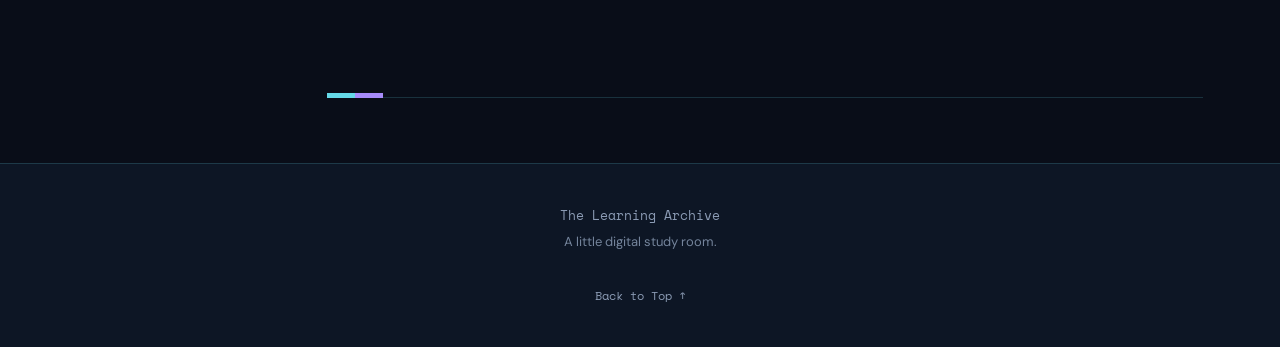
==== commit 34dac1bb: "Add files via upload" ====
--- a/index.html
+++ b/index.html
@@ -107,43 +107,6 @@
       <div class="section-content">
         <div class="document-list">
 
-          <!-- Reflection 01: add this PDF to documents/reflections/ when available -->
-          <details class="document-item">
-            <summary class="document-summary">
-              <span class="document-info">
-                <span class="document-date">NOV 2026</span>
-                <span class="document-name">01. Workshop Reflection — Week 1</span>
-                <span class="document-type">PDF DOCUMENT</span>
-              </span>
-              <span class="document-arrow">⌄</span>
-            </summary>
-
-            <div class="document-preview">
-              <iframe
-                src="documents/reflections/reflection-week-01.pdf"
-                title="Workshop Reflection Week 1"
-                loading="lazy">
-              </iframe>
-
-              <div class="document-actions">
-                <a
-                  href="documents/reflections/reflection-week-01.pdf"
-                  download
-                  class="document-download">
-                  ↓ DOWNLOAD PDF
-                </a>
-
-                <a
-                  href="documents/reflections/reflection-week-01.pdf"
-                  target="_blank"
-                  rel="noopener"
-                  class="document-open">
-                  OPEN IN NEW TAB ↗
-                </a>
-              </div>
-            </div>
-          </details>
-
           <div class="document-item">
             <a class="document-summary reflection-card" href="week-02.html">
               <span class="document-info">
@@ -239,6 +202,14 @@
                   OPEN IN NEW TAB ↗
                 </a>
               </div>
+              <div class="document-actions spreadsheet-actions" aria-label="Supporting spreadsheets">
+                <a href="documents/journal/G6-Reddit-GenAI-Academic-Reading.xlsx" download class="document-download">
+                  ↓ DOWNLOAD — Reddit GenAI Academic Reading XLSX
+                </a>
+                <a href="documents/journal/Sumpters-Matrix.xlsx" download class="document-download">
+                  ↓ DOWNLOAD — Sumpter’s Matrix XLSX
+                </a>
+              </div>
             </div>
           </details>
 
